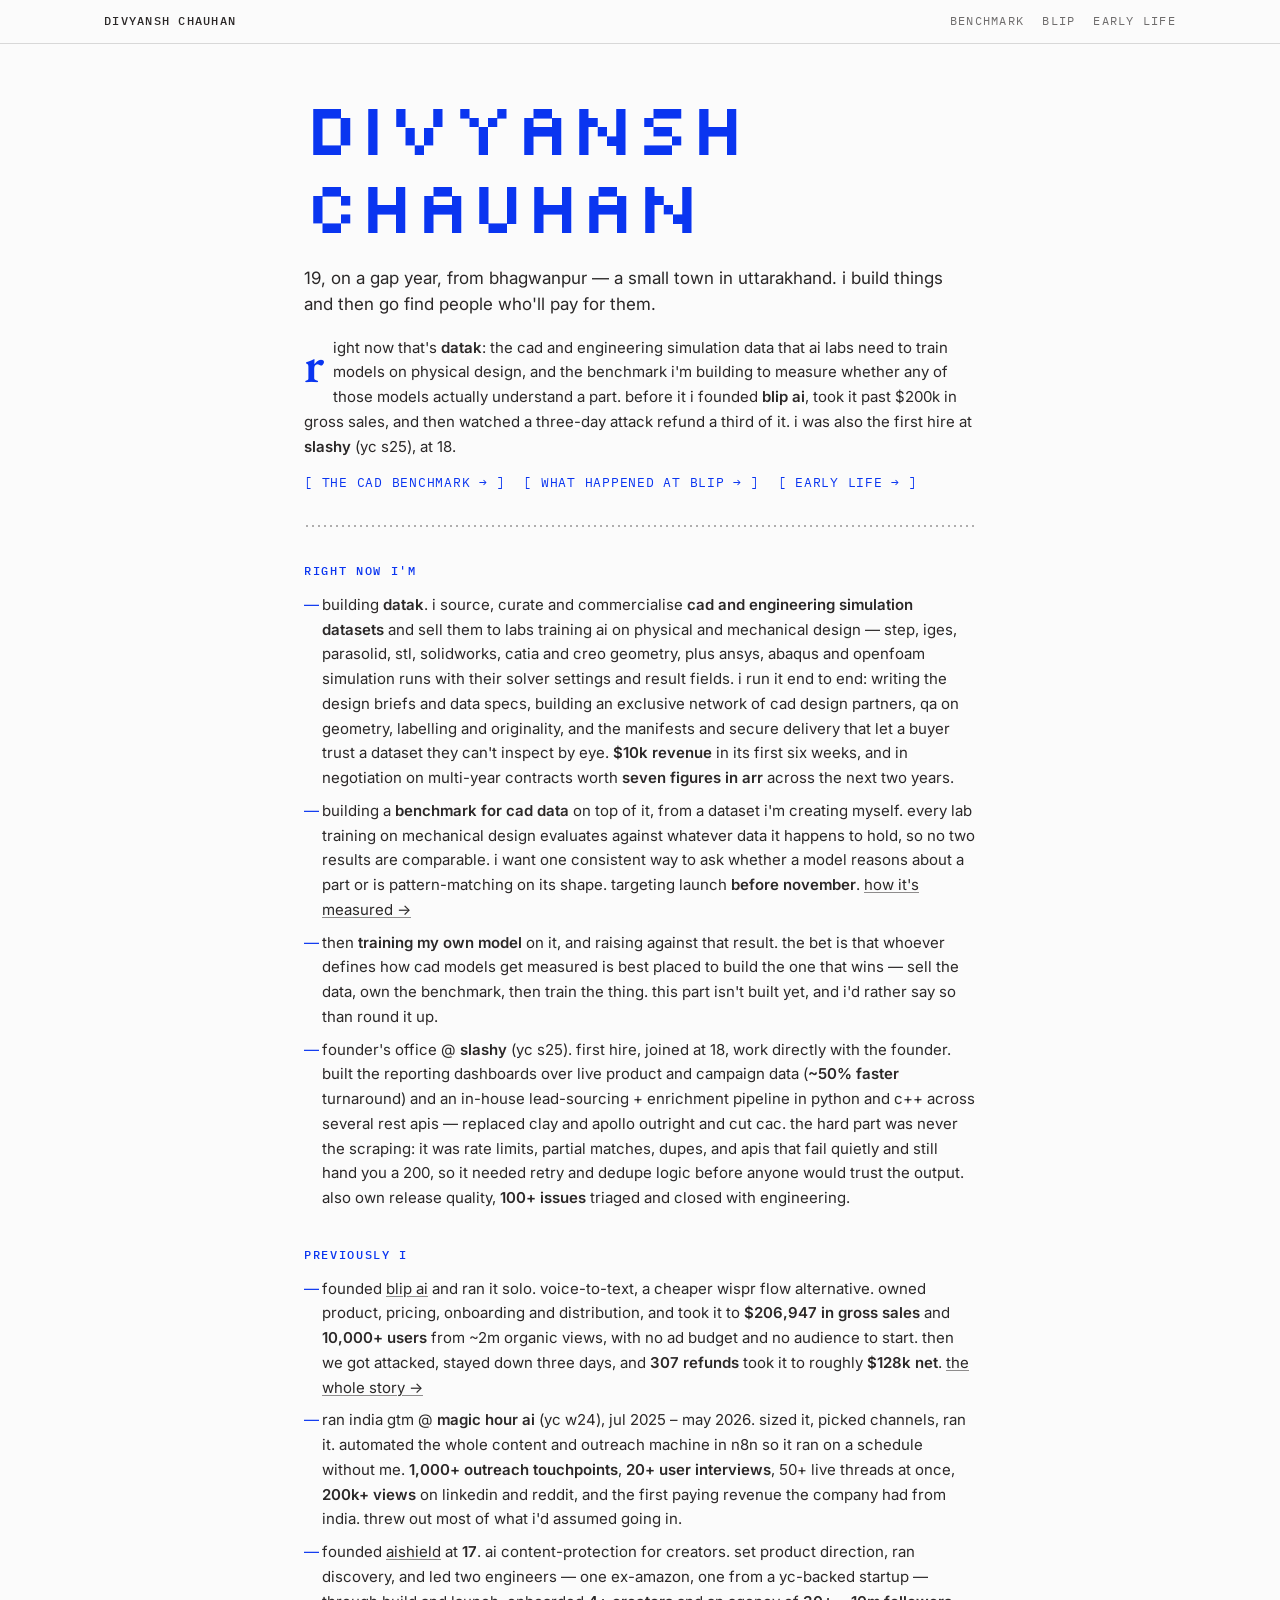
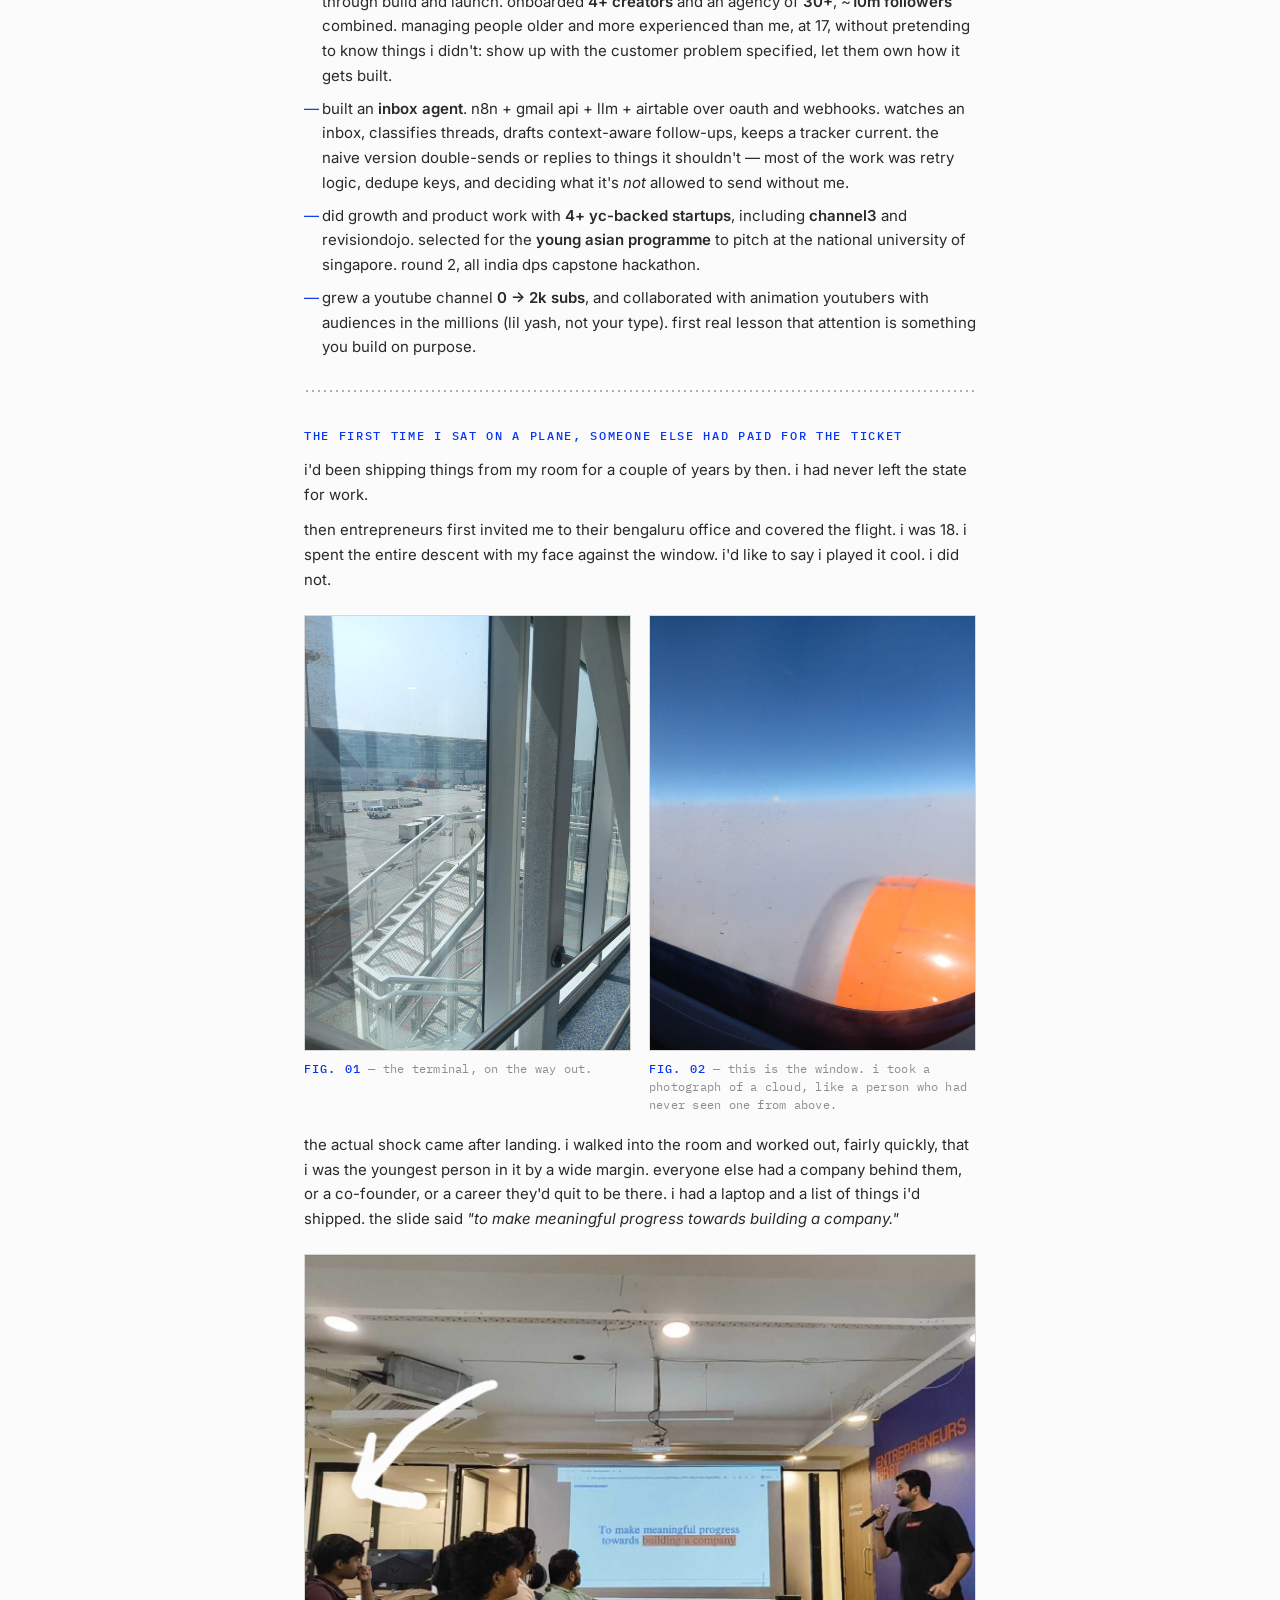
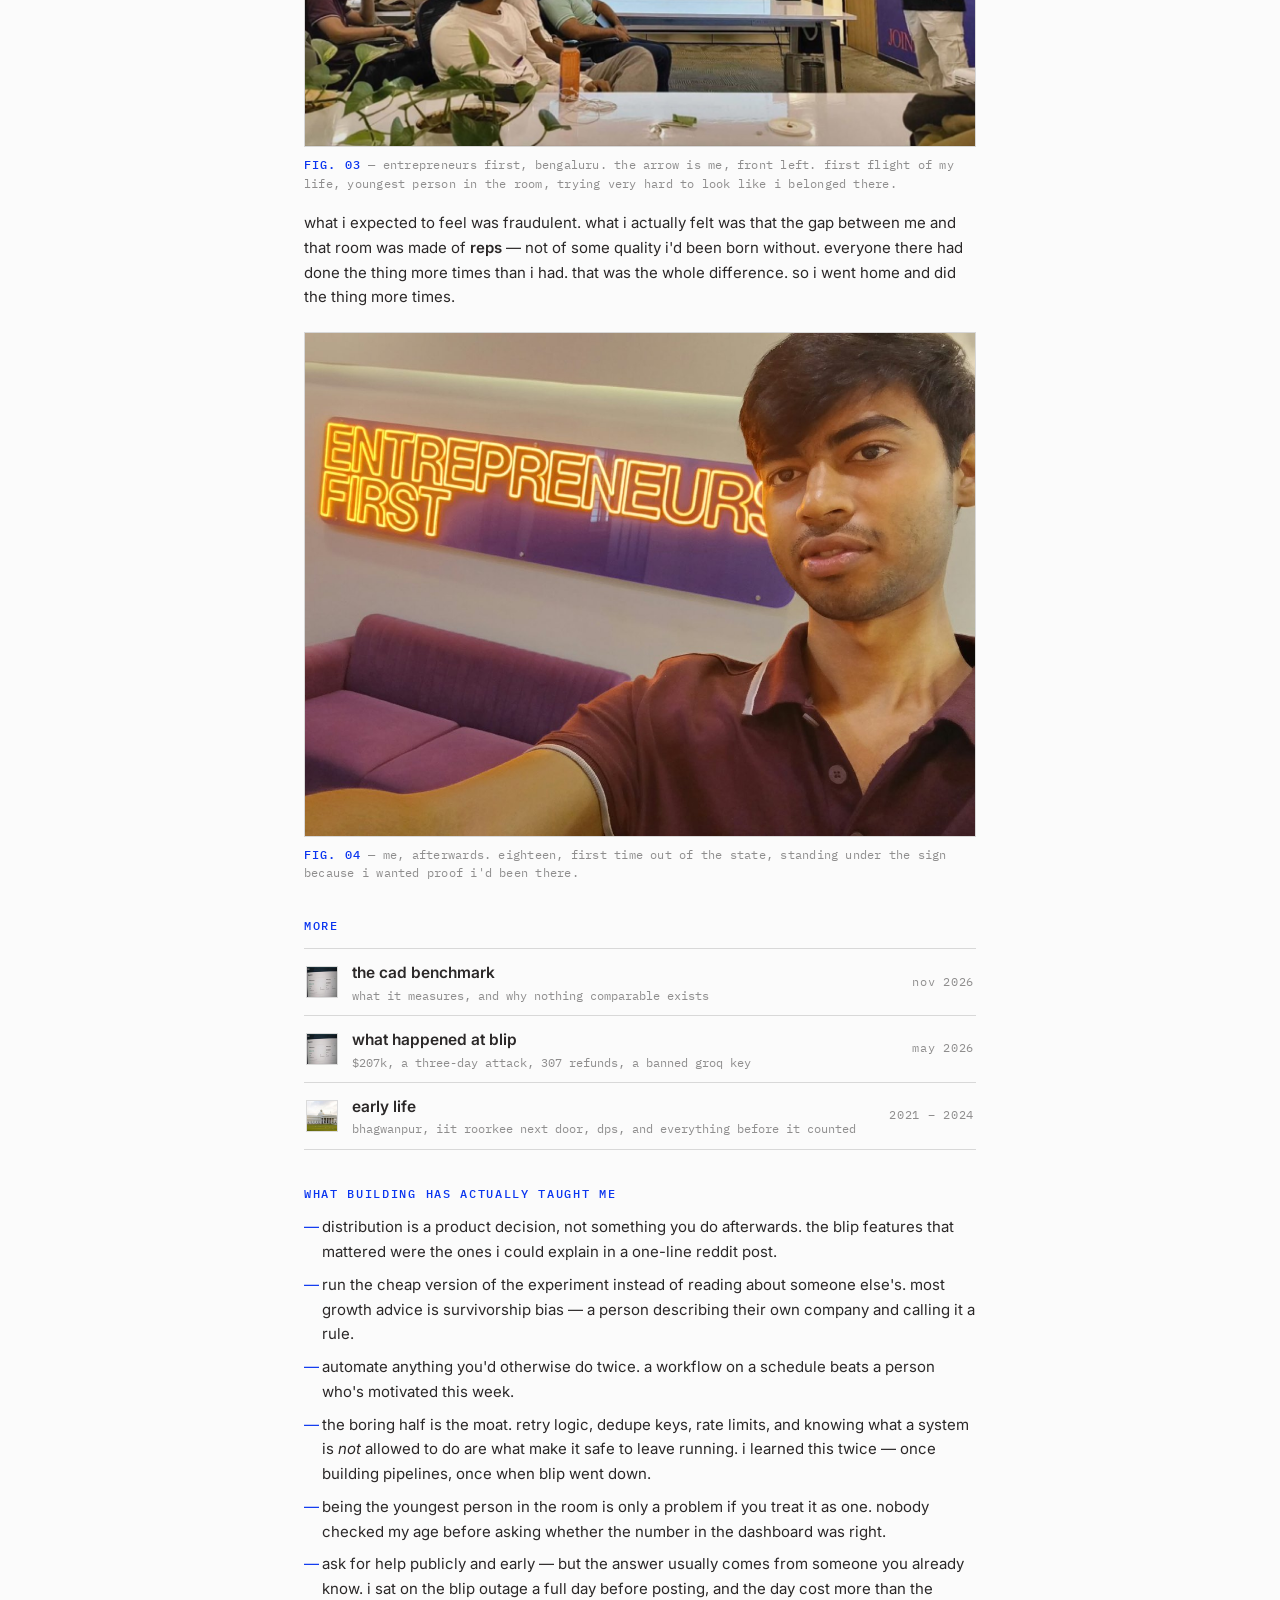
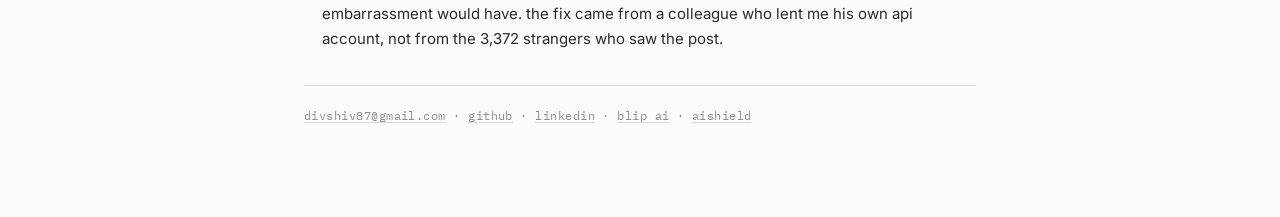
==== index.html @ ff75d608 "Temporarily remove Slush page and mentions Co-Authored-By: Claude Opus 5.5 <noreply@anthropic.com>" ====
<!doctype html>
<html lang="en">
<head>
<meta charset="utf-8">
<meta name="viewport" content="width=device-width, initial-scale=1">
<title>Divyansh Chauhan</title>
<meta name="description" content="divyansh chauhan — 19, on a gap year, from bhagwanpur, uttarakhand. building datak: cad data and the benchmark for ai that understands mechanical design.">
<link rel="canonical" href="https://divyanshchauhan.com/">
<meta property="og:type" content="website">
<meta property="og:url" content="https://divyanshchauhan.com/">
<meta property="og:title" content="Divyansh Chauhan">
<meta property="og:description" content="divyansh chauhan — 19, on a gap year, from bhagwanpur, uttarakhand. building datak: cad data and the benchmark for ai that understands mechanical design.">
<meta property="og:image" content="https://divyanshchauhan.com/img/ef-neon.jpg">
<meta name="twitter:card" content="summary_large_image">
<link rel="preconnect" href="https://fonts.googleapis.com">
<link rel="preconnect" href="https://fonts.gstatic.com" crossorigin>
<link rel="stylesheet" href="https://fonts.googleapis.com/css2?family=Inter:wght@400;500;600&family=EB+Garamond:wght@500;600&family=IBM+Plex+Mono:wght@400;500&family=Silkscreen&display=swap">
<link rel="stylesheet" href="style.css">
</head>
<body>

<div class="bar"><div class="in">
  <a class="who" href="index.html">Divyansh Chauhan</a>
  <nav>
    <a href="benchmark.html">Benchmark</a>
    <a href="blip.html">Blip</a>
    <a href="early.html">Early life</a>
  </nav>
</div></div>

<main>

<h1 class="big">Divyansh Chauhan</h1>

<p class="standfirst">19, on a gap year, from bhagwanpur — a small town in uttarakhand. i build things and then go find people who'll pay for them.</p>

<p class="dropcap">right now that's <strong>datak</strong>: the cad and engineering simulation data that ai labs need to train models on physical design, and the benchmark i'm building to measure whether any of those models actually understand a part. before it i founded <strong>blip ai</strong>, took it past $200k in gross sales, and then watched a three-day attack refund a third of it. i was also the first hire at <strong>slashy</strong> (yc s25), at 18.</p>

<p>
  <a class="brk" href="benchmark.html">the cad benchmark</a>
  <a class="brk" href="blip.html">what happened at blip</a>
  <a class="brk" href="early.html">early life</a>
</p>

<hr class="dots">

<h2>Right now i'm</h2>
<ul>
  <li>building <strong>datak</strong>. i source, curate and commercialise <strong>cad and engineering simulation datasets</strong> and sell them to labs training ai on physical and mechanical design — step, iges, parasolid, stl, solidworks, catia and creo geometry, plus ansys, abaqus and openfoam simulation runs with their solver settings and result fields. i run it end to end: writing the design briefs and data specs, building an exclusive network of cad design partners, qa on geometry, labelling and originality, and the manifests and secure delivery that let a buyer trust a dataset they can't inspect by eye. <strong>$10k revenue</strong> in its first six weeks, and in negotiation on multi-year contracts worth <strong>seven figures in arr</strong> across the next two years.</li>

  <li>building a <strong>benchmark for cad data</strong> on top of it, from a dataset i'm creating myself. every lab training on mechanical design evaluates against whatever data it happens to hold, so no two results are comparable. i want one consistent way to ask whether a model reasons about a part or is pattern-matching on its shape. targeting launch <strong>before november</strong>. <a href="benchmark.html">how it's measured →</a></li>

  <li>then <strong>training my own model</strong> on it, and raising against that result. the bet is that whoever defines how cad models get measured is best placed to build the one that wins — sell the data, own the benchmark, then train the thing. this part isn't built yet, and i'd rather say so than round it up.</li>

  <li>founder's office @ <strong>slashy</strong> (yc s25). first hire, joined at 18, work directly with the founder. built the reporting dashboards over live product and campaign data (<strong>~50% faster</strong> turnaround) and an in-house lead-sourcing + enrichment pipeline in python and c++ across several rest apis — replaced clay and apollo outright and cut cac. the hard part was never the scraping: it was rate limits, partial matches, dupes, and apis that fail quietly and still hand you a 200, so it needed retry and dedupe logic before anyone would trust the output. also own release quality, <strong>100+ issues</strong> triaged and closed with engineering.</li>

</ul>

<h2>Previously i</h2>
<ul>
  <li>founded <a href="https://www.blipai.app/" target="_blank" rel="noopener noreferrer">blip ai</a> and ran it solo. voice-to-text, a cheaper wispr flow alternative. owned product, pricing, onboarding and distribution, and took it to <strong>$206,947 in gross sales</strong> and <strong>10,000+ users</strong> from ~2m organic views, with no ad budget and no audience to start. then we got attacked, stayed down three days, and <strong>307 refunds</strong> took it to roughly <strong>$128k net</strong>. <a href="blip.html">the whole story →</a></li>

  <li>ran india gtm @ <strong>magic hour ai</strong> (yc w24), jul 2025 – may 2026. sized it, picked channels, ran it. automated the whole content and outreach machine in n8n so it ran on a schedule without me. <strong>1,000+ outreach touchpoints</strong>, <strong>20+ user interviews</strong>, 50+ live threads at once, <strong>200k+ views</strong> on linkedin and reddit, and the first paying revenue the company had from india. threw out most of what i'd assumed going in.</li>

  <li>founded <a href="https://www.aishield.software/" target="_blank" rel="noopener noreferrer">aishield</a> at <strong>17</strong>. ai content-protection for creators. set product direction, ran discovery, and led two engineers — one ex-amazon, one from a yc-backed startup — through build and launch. onboarded <strong>4+ creators</strong> and an agency of <strong>30+</strong>, ~<strong>10m followers</strong> combined. managing people older and more experienced than me, at 17, without pretending to know things i didn't: show up with the customer problem specified, let them own how it gets built.</li>

  <li>built an <strong>inbox agent</strong>. n8n + gmail api + llm + airtable over oauth and webhooks. watches an inbox, classifies threads, drafts context-aware follow-ups, keeps a tracker current. the naive version double-sends or replies to things it shouldn't — most of the work was retry logic, dedupe keys, and deciding what it's <em>not</em> allowed to send without me.</li>

  <li>did growth and product work with <strong>4+ yc-backed startups</strong>, including <strong>channel3</strong> and revisiondojo. selected for the <strong>young asian programme</strong> to pitch at the national university of singapore. round 2, all india dps capstone hackathon.</li>

  <li>grew a youtube channel <strong>0 → 2k subs</strong>, and collaborated with animation youtubers with audiences in the millions (lil yash, not your type). first real lesson that attention is something you build on purpose.</li>
</ul>

<hr class="dots">

<h2>The first time i sat on a plane, someone else had paid for the ticket</h2>

<p>i'd been shipping things from my room for a couple of years by then. i had never left the state for work.</p>

<p>then entrepreneurs first invited me to their bengaluru office and covered the flight. i was 18. i spent the entire descent with my face against the window. i'd like to say i played it cool. i did not.</p>

<div class="grid2">
  <figure>
    <img src="img/terminal.jpg" width="1200" height="1600"
         alt="View through an airport terminal window onto the tarmac: jet bridge stairs, service vehicles and baggage containers outside a glass terminal building.">
    <figcaption><b>Fig. 01</b> — the terminal, on the way out.</figcaption>
  </figure>
  <figure>
    <img src="img/plane-window.jpg" width="1200" height="1600"
         alt="View from an aircraft window at altitude: deep blue sky above a flat white cloud layer, with the orange engine cowling visible below.">
    <figcaption><b>Fig. 02</b> — this is the window. i took a photograph of a cloud, like a person who had never seen one from above.</figcaption>
  </figure>
</div>

<p>the actual shock came after landing. i walked into the room and worked out, fairly quickly, that i was the youngest person in it by a wide margin. everyone else had a company behind them, or a co-founder, or a career they'd quit to be there. i had a laptop and a list of things i'd shipped. the slide said <em>"to make meaningful progress towards building a company."</em></p>

<figure>
  <img src="img/ef-bengaluru.jpg" width="1400" height="1027"
       alt="A talk at the Entrepreneurs First office in Bengaluru. A slide reads 'To make meaningful progress towards building a company.' A white arrow points to Divyansh, seated at the far left of the room.">
  <figcaption><b>Fig. 03</b> — entrepreneurs first, bengaluru. the arrow is me, front left. first flight of my life, youngest person in the room, trying very hard to look like i belonged there.</figcaption>
</figure>

<p>what i expected to feel was fraudulent. what i actually felt was that the gap between me and that room was made of <strong>reps</strong> — not of some quality i'd been born without. everyone there had done the thing more times than i had. that was the whole difference. so i went home and did the thing more times.</p>

<figure>
  <img src="img/ef-neon.jpg" width="1200" height="900"
       alt="Divyansh Chauhan taking a selfie in front of a glowing orange neon sign reading Entrepreneurs First, mounted on a purple panel above a purple sofa.">
  <figcaption><b>Fig. 04</b> — me, afterwards. eighteen, first time out of the state, standing under the sign because i wanted proof i'd been there.</figcaption>
</figure>


<h2>More</h2>
<div class="rows">
  <a href="benchmark.html">
    <img src="img/thumb-blip.jpg" alt="">
    <span class="t"><b>the cad benchmark</b><span>what it measures, and why nothing comparable exists</span></span>
    <span class="when">nov 2026</span>
  </a>
  <a href="blip.html">
    <img src="img/thumb-blip.jpg" alt="">
    <span class="t"><b>what happened at blip</b><span>$207k, a three-day attack, 307 refunds, a banned groq key</span></span>
    <span class="when">may 2026</span>
  </a>
  <a href="early.html">
    <img src="img/thumb-early.jpg" alt="">
    <span class="t"><b>early life</b><span>bhagwanpur, iit roorkee next door, dps, and everything before it counted</span></span>
    <span class="when">2021 – 2024</span>
  </a>
</div>

<h2>What building has actually taught me</h2>
<ul>
  <li>distribution is a product decision, not something you do afterwards. the blip features that mattered were the ones i could explain in a one-line reddit post.</li>
  <li>run the cheap version of the experiment instead of reading about someone else's. most growth advice is survivorship bias — a person describing their own company and calling it a rule.</li>
  <li>automate anything you'd otherwise do twice. a workflow on a schedule beats a person who's motivated this week.</li>
  <li>the boring half is the moat. retry logic, dedupe keys, rate limits, and knowing what a system is <em>not</em> allowed to do are what make it safe to leave running. i learned this twice — once building pipelines, once when blip went down.</li>
  <li>being the youngest person in the room is only a problem if you treat it as one. nobody checked my age before asking whether the number in the dashboard was right.</li>
  <li>ask for help publicly and early — but the answer usually comes from someone you already know. i sat on the blip outage a full day before posting, and the day cost more than the embarrassment would have. the fix came from a colleague who lent me his own api account, not from the 3,372 strangers who saw the post.</li>
</ul>

<footer>
  <a href="mailto:divshiv87@gmail.com">divshiv87@gmail.com</a> ·
  <a href="https://github.com/Duvch" target="_blank" rel="noopener noreferrer">github</a> ·
  <a href="https://www.linkedin.com/in/divyansh-chauhan-733387225/" target="_blank" rel="noopener noreferrer">linkedin</a> ·
  <a href="https://www.blipai.app/" target="_blank" rel="noopener noreferrer">blip ai</a> ·
  <a href="https://www.aishield.software/" target="_blank" rel="noopener noreferrer">aishield</a>
</footer>

</main>
</body>
</html>
---- style.css ----
:root{
  color-scheme: light;
  --bg:#FBFBFB;
  --ink:#2B2828;
  --ink-60:rgba(43,40,40,.68);
  --ink-45:rgba(43,40,40,.52);
  --grey:#808080;
  --blue:#0A35F0;
  --rule:rgba(0,0,0,.14);
  --sans:Inter, -apple-system, system-ui, 'Segoe UI', sans-serif;
  --serif:'EB Garamond', Georgia, 'Times New Roman', serif;
  --mono:'IBM Plex Mono', ui-monospace, 'SF Mono', Menlo, monospace;
  --pixel:'Silkscreen', 'IBM Plex Mono', monospace;
}
*{box-sizing:border-box}
html{background:var(--bg)}
body{
  margin:0; background:var(--bg); color:var(--ink);
  font-family:var(--sans); font-size:15px; line-height:1.65;
  -webkit-font-smoothing:antialiased;
}

/* masthead bar */
.bar{border-bottom:1px solid var(--rule); background:var(--bg)}
.bar .in{
  max-width:1120px; margin:0 auto; padding:12px 24px;
  display:flex; align-items:center; justify-content:space-between; gap:16px;
  font-family:var(--mono); font-size:11.5px; letter-spacing:.11em; text-transform:uppercase;
}
.bar .who{color:var(--ink); text-decoration:none; font-weight:500}
.bar nav{display:flex; gap:18px; flex-wrap:wrap}
.bar nav a{color:var(--ink-60); text-decoration:none}
.bar nav a:hover, .bar nav a[aria-current]{color:var(--blue)}

main{max-width:720px; margin:0 auto; padding:44px 24px 90px}
.wide{max-width:1000px}

p{margin:0 0 11px}
strong{font-weight:600}
em{font-style:italic}

a{color:var(--ink); text-decoration:underline; text-decoration-color:var(--ink-45); text-underline-offset:2px}
a:hover{color:var(--blue); text-decoration-color:var(--blue)}
a:focus-visible{outline:2px solid var(--blue); outline-offset:2px}

/* display */
h1.big{
  font-family:var(--pixel); font-weight:400; color:var(--blue);
  font-size:clamp(34px,7.4vw,74px); line-height:1.06; letter-spacing:-.01em;
  margin:0 0 20px; text-transform:uppercase; text-wrap:balance;
}
h2{
  font-family:var(--mono); font-weight:500; font-size:12px;
  letter-spacing:.14em; text-transform:uppercase; color:var(--blue);
  margin:34px 0 12px;
}
h3{font-family:var(--sans); font-size:17px; font-weight:600; margin:24px 0 8px}

.standfirst{font-family:var(--sans); font-size:17px; line-height:1.55; color:var(--ink); margin-bottom:18px}
.dropcap::first-letter{
  float:left; font-size:52px; line-height:.9; padding:5px 9px 0 0;
  font-family:var(--serif); font-weight:600; color:var(--blue);
}

/* dotted rule, as on the reference */
.dots{height:6px; margin:26px 0; border:0;
  background-image:radial-gradient(var(--ink-45) 1px, transparent 1px);
  background-size:6px 6px; background-position:0 2px; background-repeat:repeat-x; opacity:.7}
hr{border:0; border-top:1px solid var(--rule); margin:30px 0}

ul{list-style:none; margin:0 0 13px; padding:0}
li{margin-bottom:8px; padding-left:18px; position:relative}
li::before{content:"—"; position:absolute; left:0; top:0; color:var(--blue)}

/* bracketed links */
.brk{font-family:var(--mono); font-size:12.5px; letter-spacing:.06em; text-transform:uppercase;
  color:var(--blue); text-decoration:none; display:inline-block; margin:2px 14px 2px 0}
.brk:hover{color:var(--ink); text-decoration:none}
.brk::before{content:"[ "} .brk::after{content:" → ]"}

/* clickable rows */
.rows{margin:6px 0 16px; border-top:1px solid var(--rule)}
.rows a{
  display:flex; align-items:center; gap:14px; padding:11px 2px;
  border-bottom:1px solid var(--rule); text-decoration:none; color:var(--ink);
}
.rows a:hover{background:rgba(10,53,240,.05)}
.rows a:hover .t b{color:var(--blue)}
.rows img{width:32px; height:32px; flex:none; object-fit:cover; border:1px solid var(--rule); background:#fff}
.rows .t{flex:1; min-width:0}
.rows .t b{display:block; font-weight:600; font-size:15.5px; font-family:var(--sans)}
.rows .t span{display:block; font-family:var(--mono); font-size:11.5px; color:var(--ink-45); line-height:1.5; margin-top:1px}
.rows .when{flex:none; font-family:var(--mono); font-size:11.5px; color:var(--ink-45);
  text-align:right; font-variant-numeric:tabular-nums; white-space:nowrap; letter-spacing:.06em}
@media (max-width:480px){ .rows .when{display:none} }

/* figures */
figure{margin:22px 0 18px}
figure img{display:block; width:100%; height:auto; border:1px solid var(--rule)}
figcaption{
  margin-top:9px; font-family:var(--mono); font-size:11.5px; line-height:1.6;
  color:var(--ink-45); letter-spacing:.02em;
}
figcaption b{color:var(--blue); font-weight:500; letter-spacing:.1em; text-transform:uppercase}

/* data panel (leaderboard frame) */
.panel{border:1px solid var(--blue); padding:16px 18px; margin:18px 0; background:#fff}
.panel .phead{
  display:flex; justify-content:space-between; gap:12px; flex-wrap:wrap;
  font-family:var(--mono); font-size:11px; letter-spacing:.14em; text-transform:uppercase;
  color:var(--blue); border-bottom:1px solid var(--rule); padding-bottom:9px; margin-bottom:11px;
}
table{width:100%; border-collapse:collapse; font-family:var(--mono); font-size:12.5px}
table th{
  text-align:left; font-weight:500; color:var(--ink-45); letter-spacing:.1em;
  text-transform:uppercase; font-size:10.5px; padding:0 8px 8px 0; border-bottom:1px solid var(--rule);
}
table td{padding:8px 8px 8px 0; border-bottom:1px solid var(--rule); vertical-align:top}
table td:last-child, table th:last-child{text-align:right; padding-right:0}
table .rank{color:var(--ink-45); width:30px}
.pending{color:var(--ink-45); font-style:italic}
.tablewrap{overflow-x:auto}

.note{
  border-left:2px solid var(--blue); padding:10px 0 10px 15px; margin:16px 0;
  font-family:var(--mono); font-size:12.5px; line-height:1.65; color:var(--ink-60);
}

.stat{
  display:flex; flex-wrap:wrap; gap:0; border-top:1px solid var(--rule); margin:18px 0;
}
.stat div{flex:1 1 140px; border-bottom:1px solid var(--rule); padding:12px 14px 12px 0}
.stat b{display:block; font-family:var(--mono); font-size:21px; font-weight:500; color:var(--blue); font-variant-numeric:tabular-nums}
.stat span{display:block; font-family:var(--mono); font-size:10.5px; letter-spacing:.1em; text-transform:uppercase; color:var(--ink-45); margin-top:4px}

.backlink{font-family:var(--mono); font-size:11.5px; letter-spacing:.1em; text-transform:uppercase; margin-bottom:22px}
.backlink a{color:var(--ink-45); text-decoration:none}
.backlink a:hover{color:var(--blue)}

footer{margin-top:34px; padding-top:18px; border-top:1px solid var(--rule);
  font-family:var(--mono); font-size:11.5px; letter-spacing:.04em; color:var(--ink-45); line-height:2}
footer a{color:var(--ink-45); text-decoration-color:var(--rule)}
footer a:hover{color:var(--blue)}

::selection{background:rgba(10,53,240,.18)}
@media (prefers-reduced-motion:reduce){*{animation:none!important;transition:none!important}}

/* two-up photo grid */
.grid2{display:grid; grid-template-columns:1fr 1fr; gap:16px 18px; margin:22px 0 18px; align-items:start}
.grid2 figure{margin:0; display:flex; flex-direction:column; min-width:0}
.grid2 img{width:100%; height:auto; aspect-ratio:3/4; object-fit:cover}
.grid2 figcaption{margin-top:9px}
@media (max-width:560px){ .grid2{grid-template-columns:1fr} .grid2 img{aspect-ratio:4/3} }
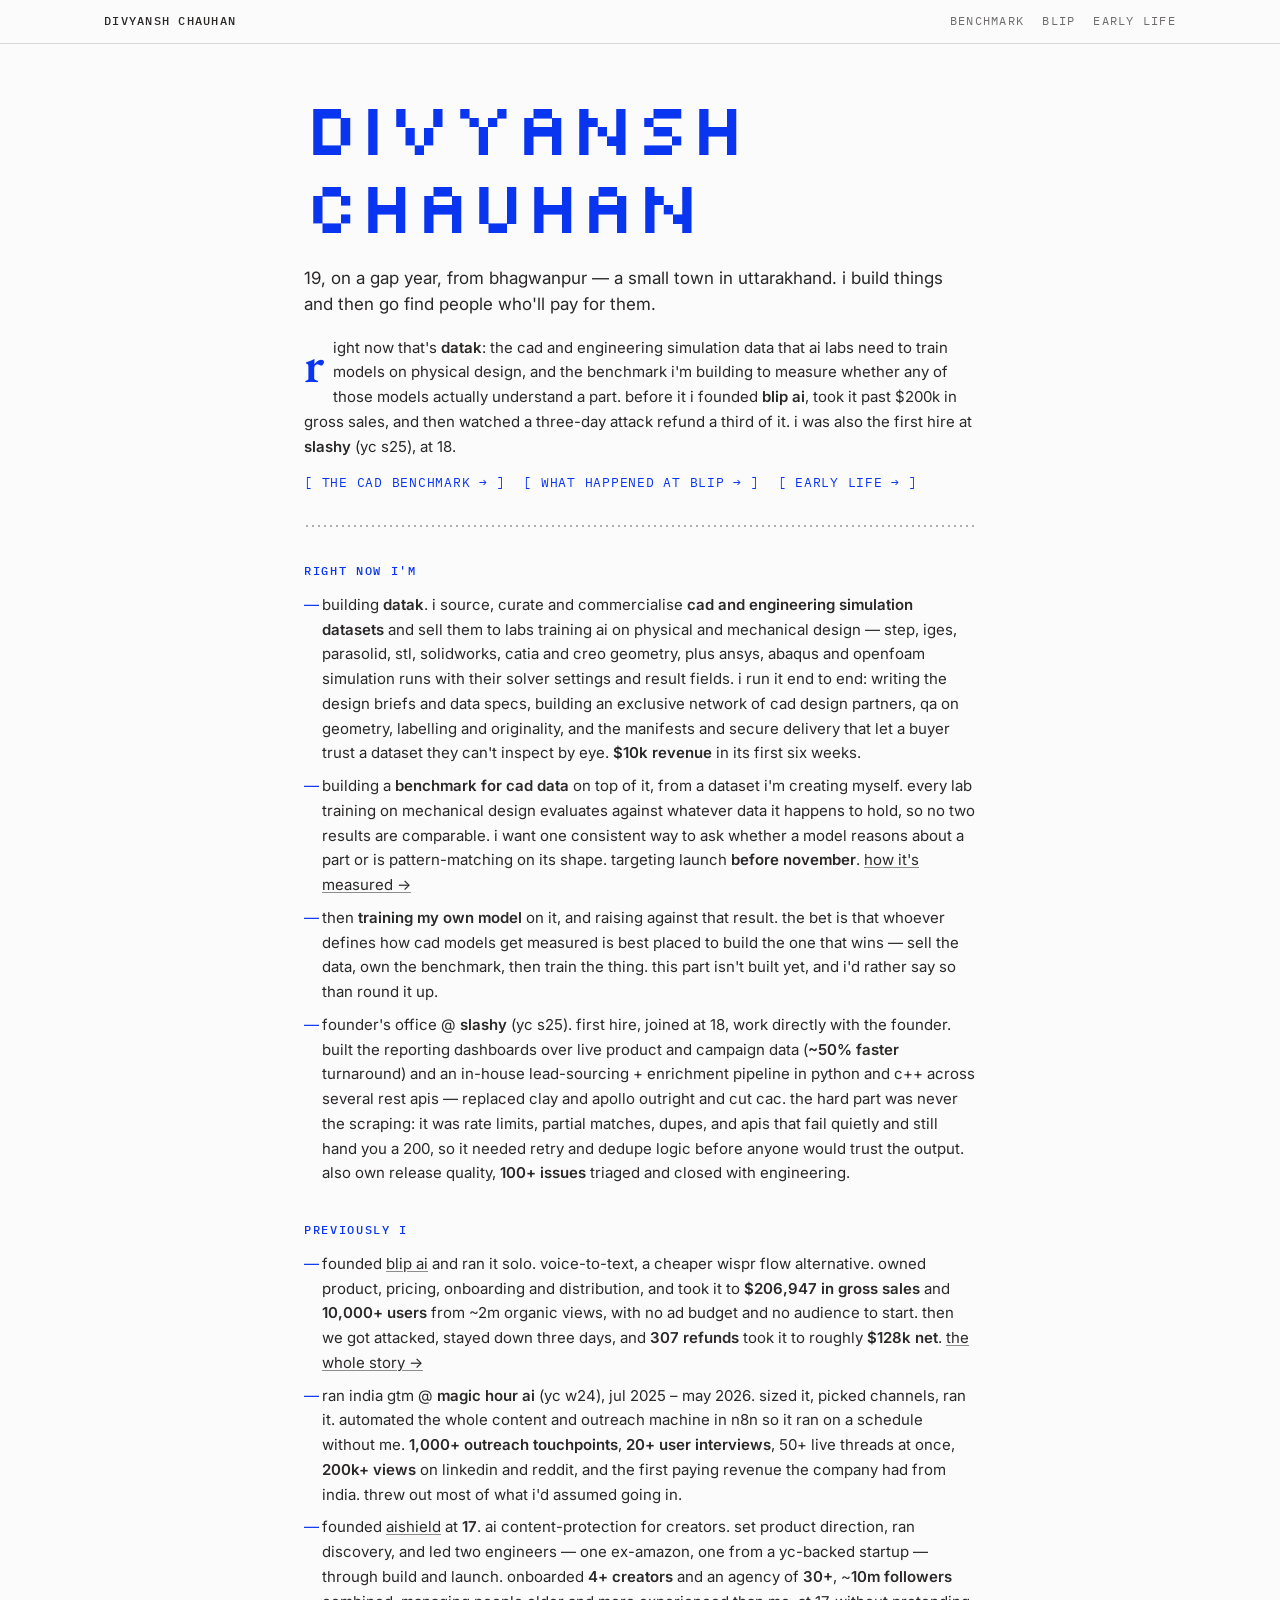
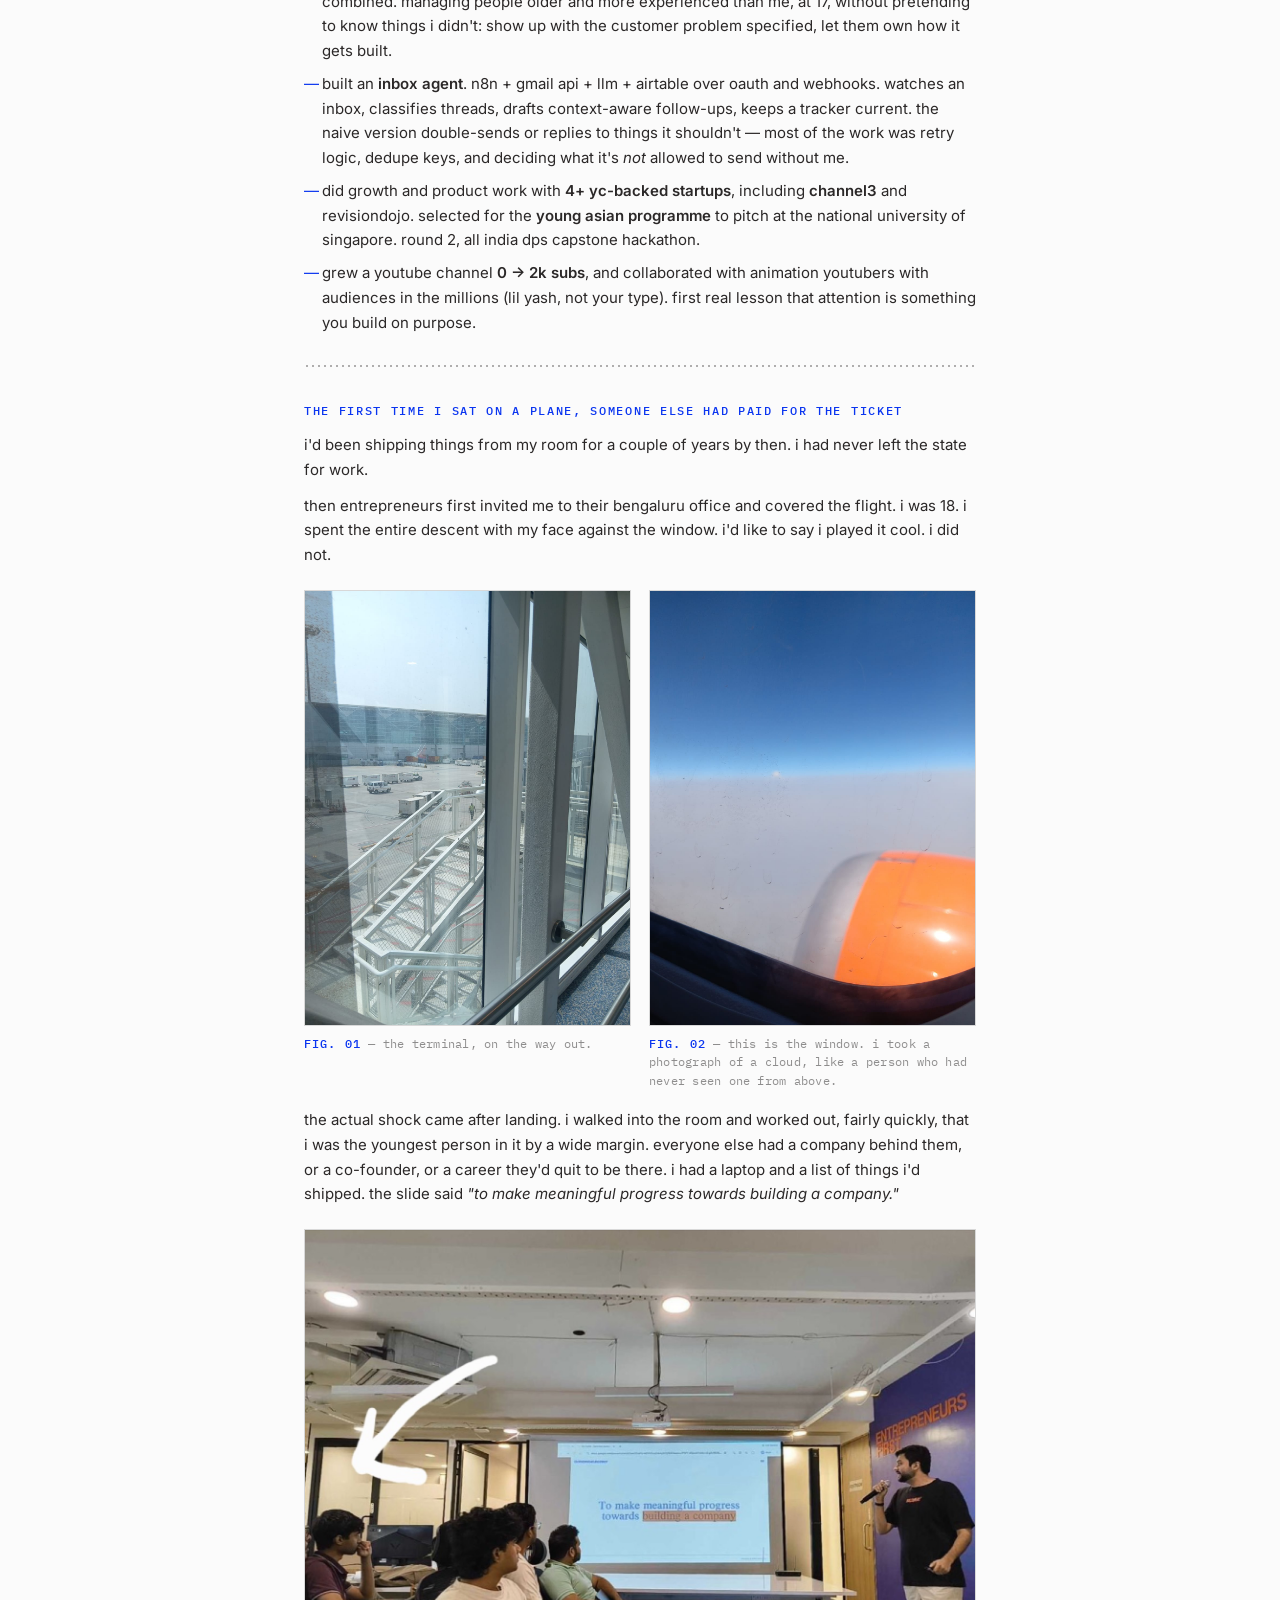
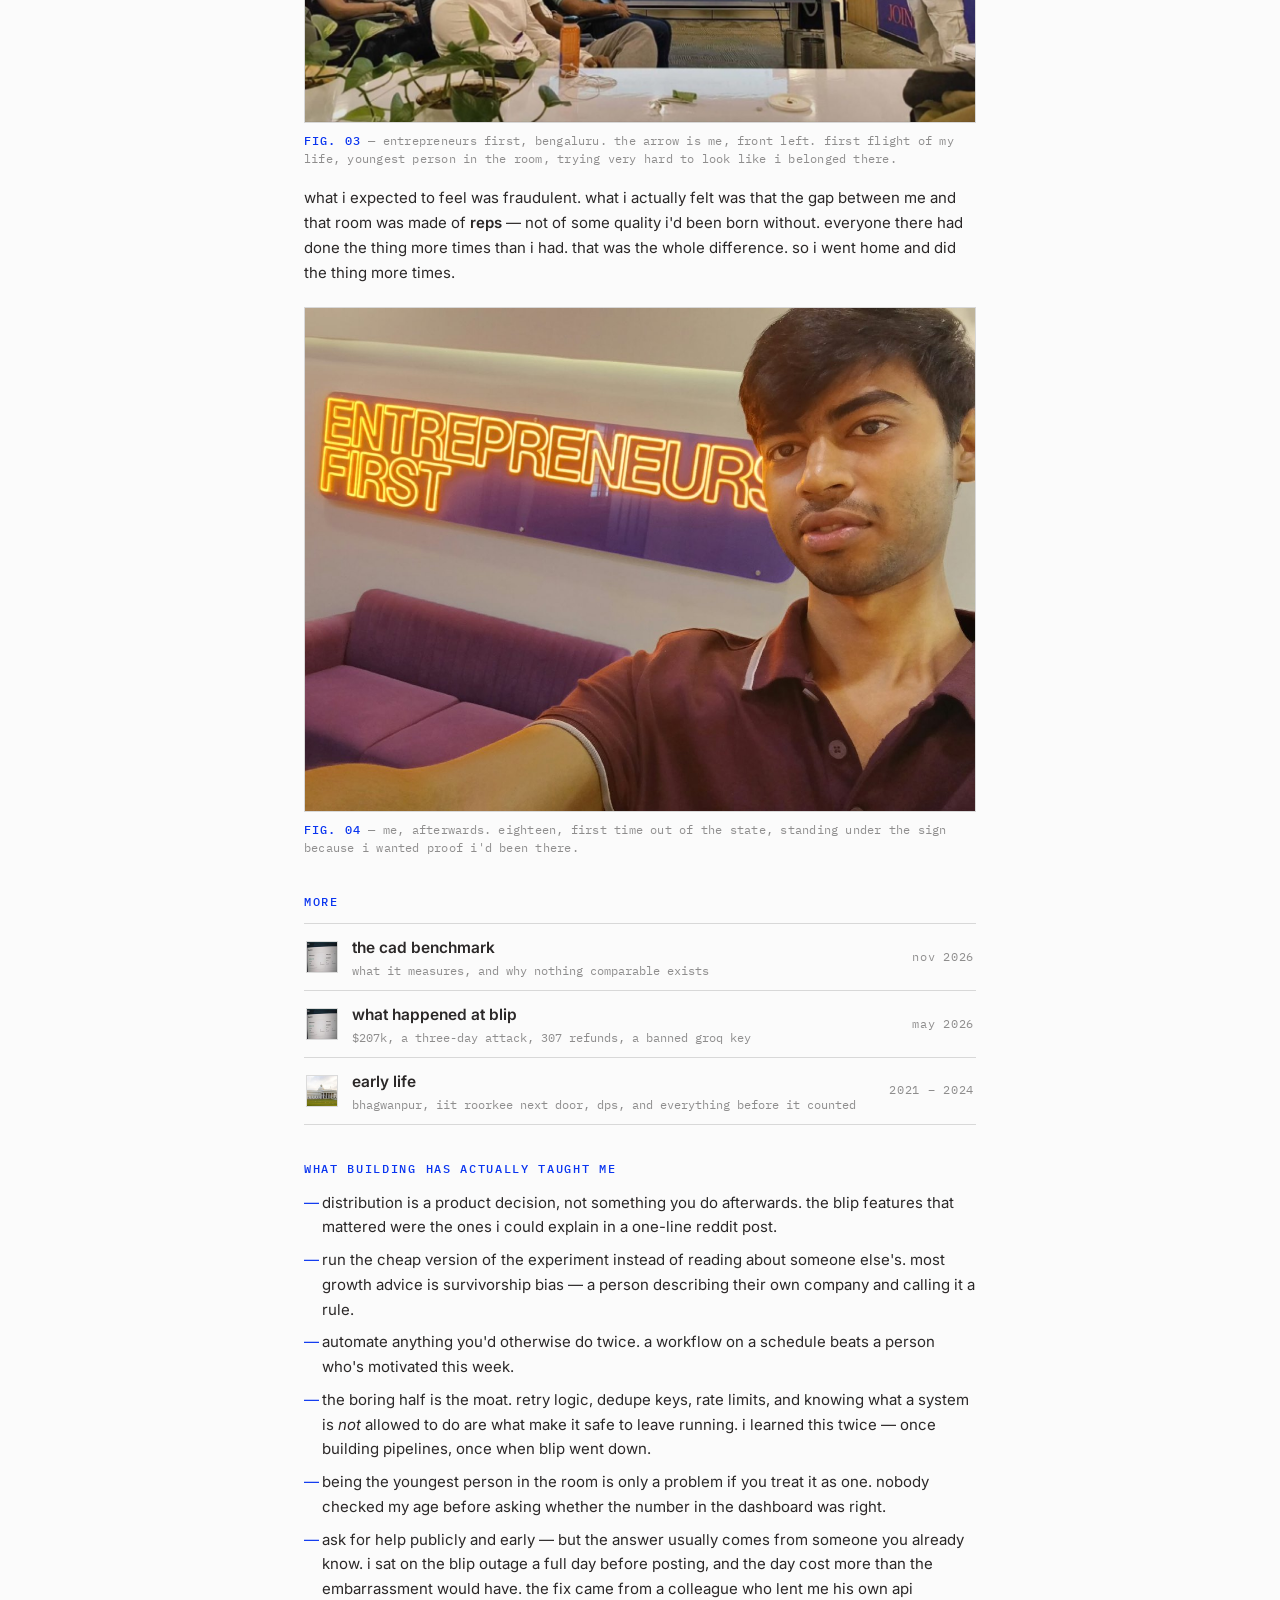
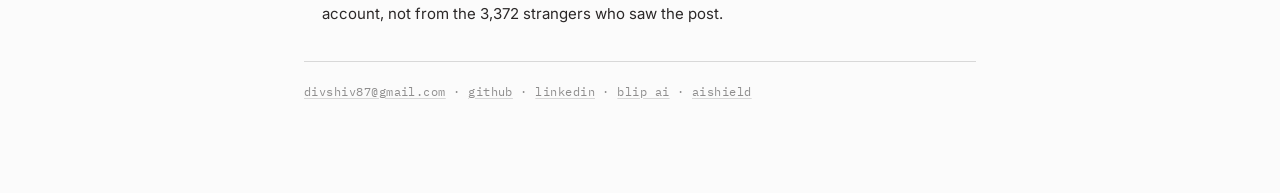
==== commit d02c9e42: "Remove ARR negotiation line and 'not throttled, not rate-limited' phrasing Co-Authored-By: Claude Op" ====
--- a/index.html
+++ b/index.html
@@ -46,7 +46,7 @@
 
 <h2>Right now i'm</h2>
 <ul>
-  <li>building <strong>datak</strong>. i source, curate and commercialise <strong>cad and engineering simulation datasets</strong> and sell them to labs training ai on physical and mechanical design — step, iges, parasolid, stl, solidworks, catia and creo geometry, plus ansys, abaqus and openfoam simulation runs with their solver settings and result fields. i run it end to end: writing the design briefs and data specs, building an exclusive network of cad design partners, qa on geometry, labelling and originality, and the manifests and secure delivery that let a buyer trust a dataset they can't inspect by eye. <strong>$10k revenue</strong> in its first six weeks, and in negotiation on multi-year contracts worth <strong>seven figures in arr</strong> across the next two years.</li>
+  <li>building <strong>datak</strong>. i source, curate and commercialise <strong>cad and engineering simulation datasets</strong> and sell them to labs training ai on physical and mechanical design — step, iges, parasolid, stl, solidworks, catia and creo geometry, plus ansys, abaqus and openfoam simulation runs with their solver settings and result fields. i run it end to end: writing the design briefs and data specs, building an exclusive network of cad design partners, qa on geometry, labelling and originality, and the manifests and secure delivery that let a buyer trust a dataset they can't inspect by eye. <strong>$10k revenue</strong> in its first six weeks.</li>
 
   <li>building a <strong>benchmark for cad data</strong> on top of it, from a dataset i'm creating myself. every lab training on mechanical design evaluates against whatever data it happens to hold, so no two results are comparable. i want one consistent way to ask whether a model reasons about a part or is pattern-matching on its shape. targeting launch <strong>before november</strong>. <a href="benchmark.html">how it's measured →</a></li>
 
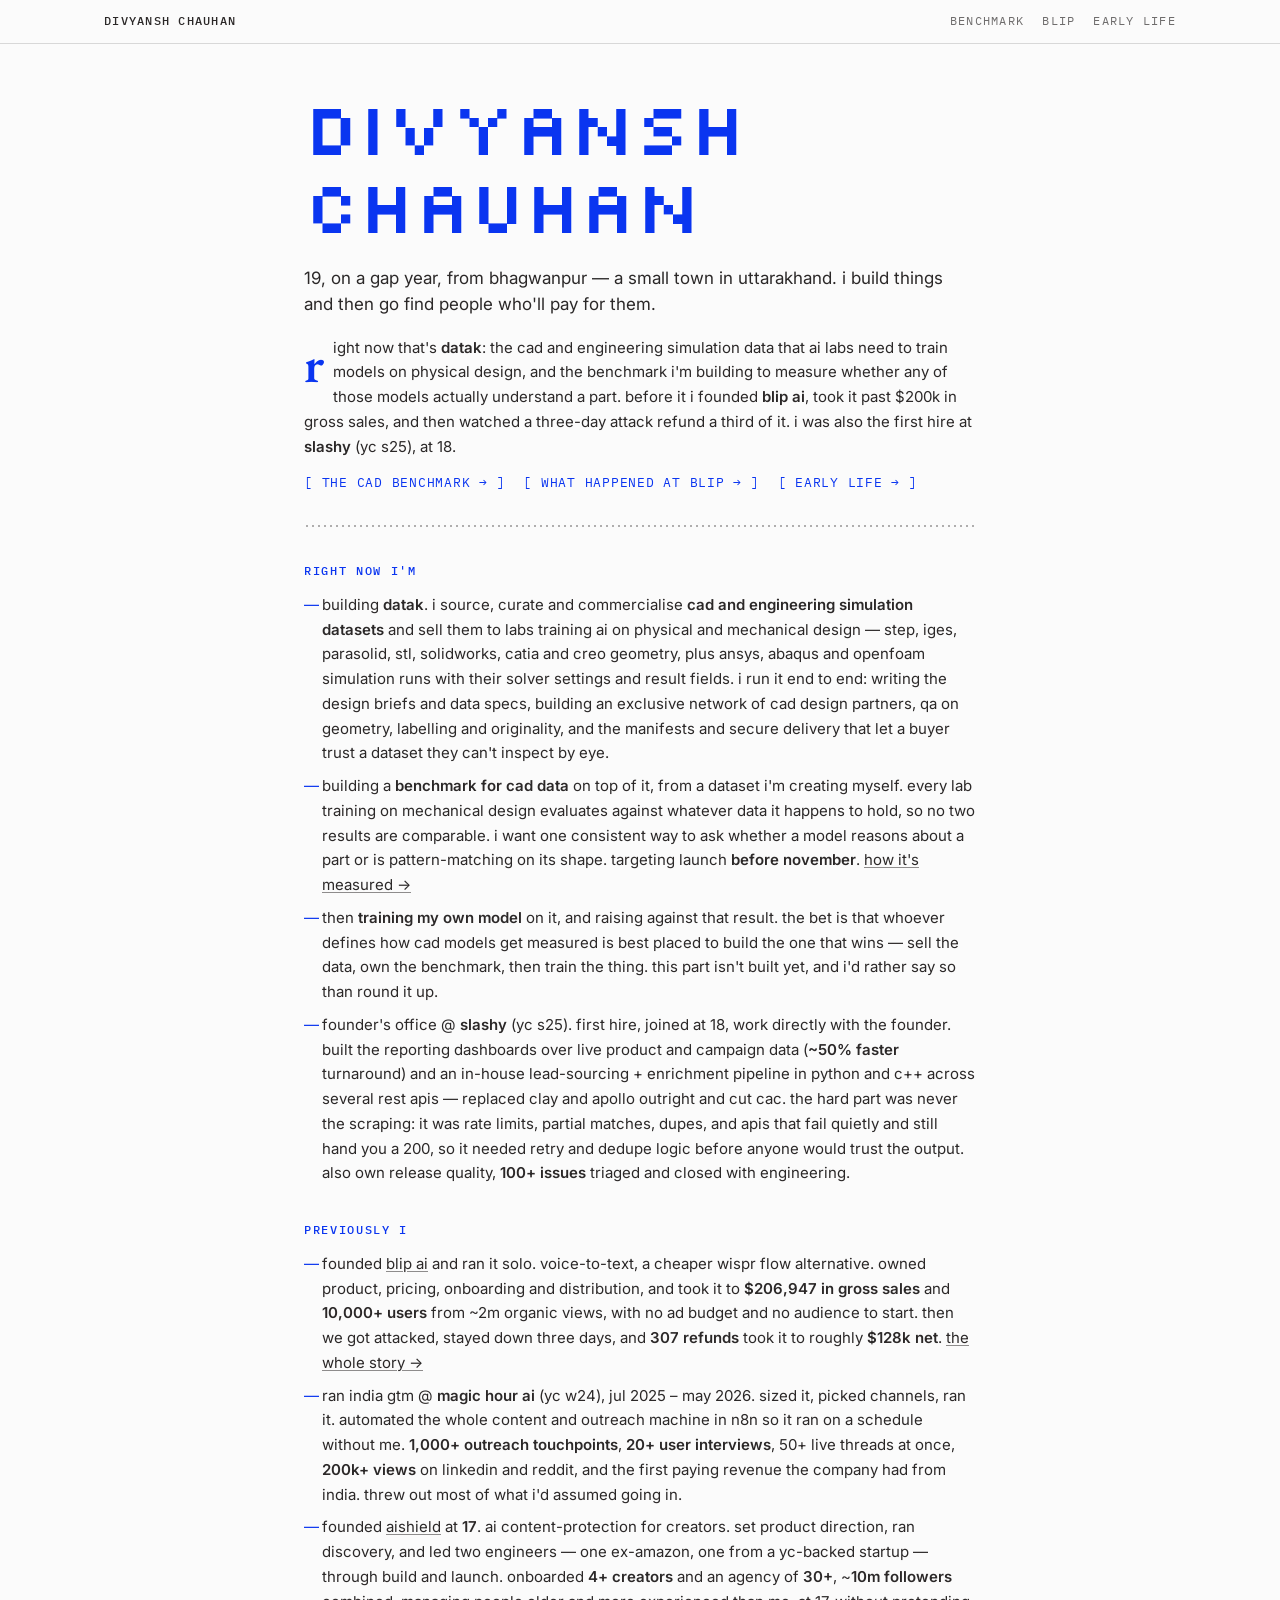
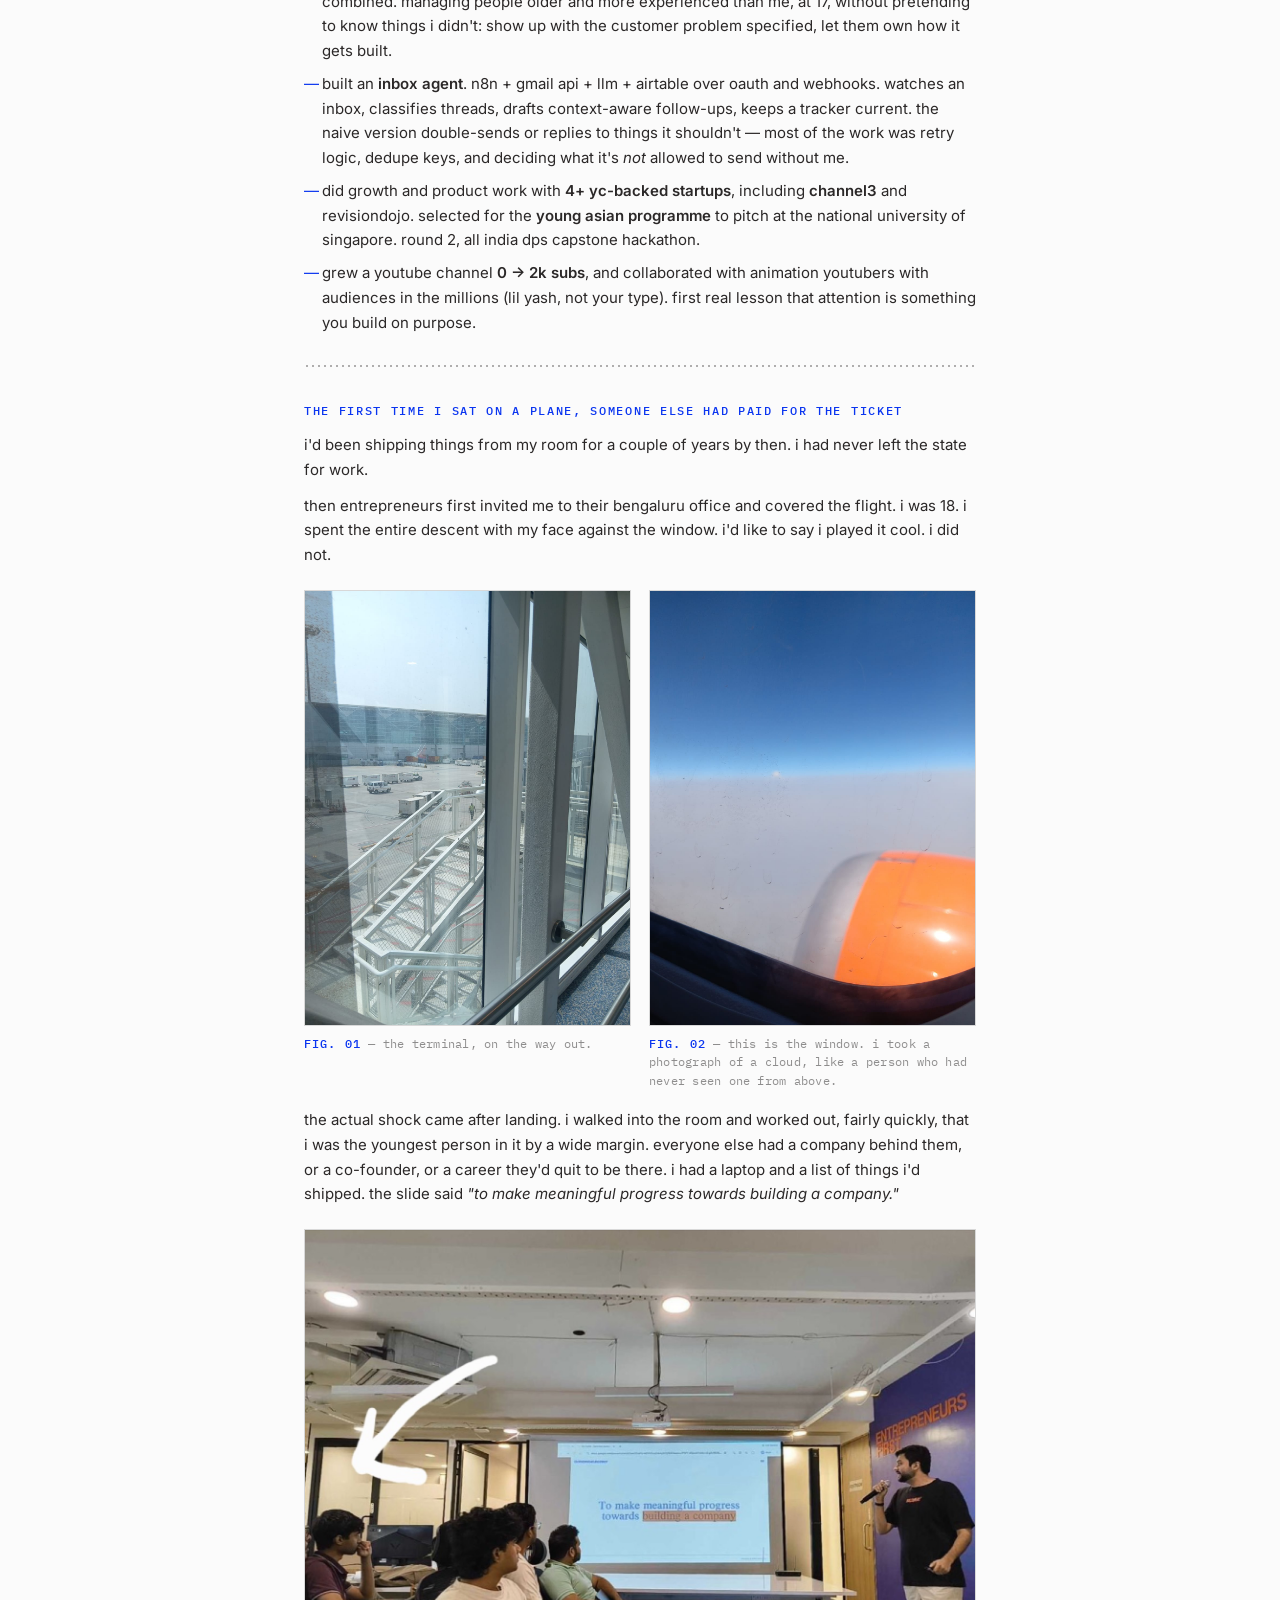
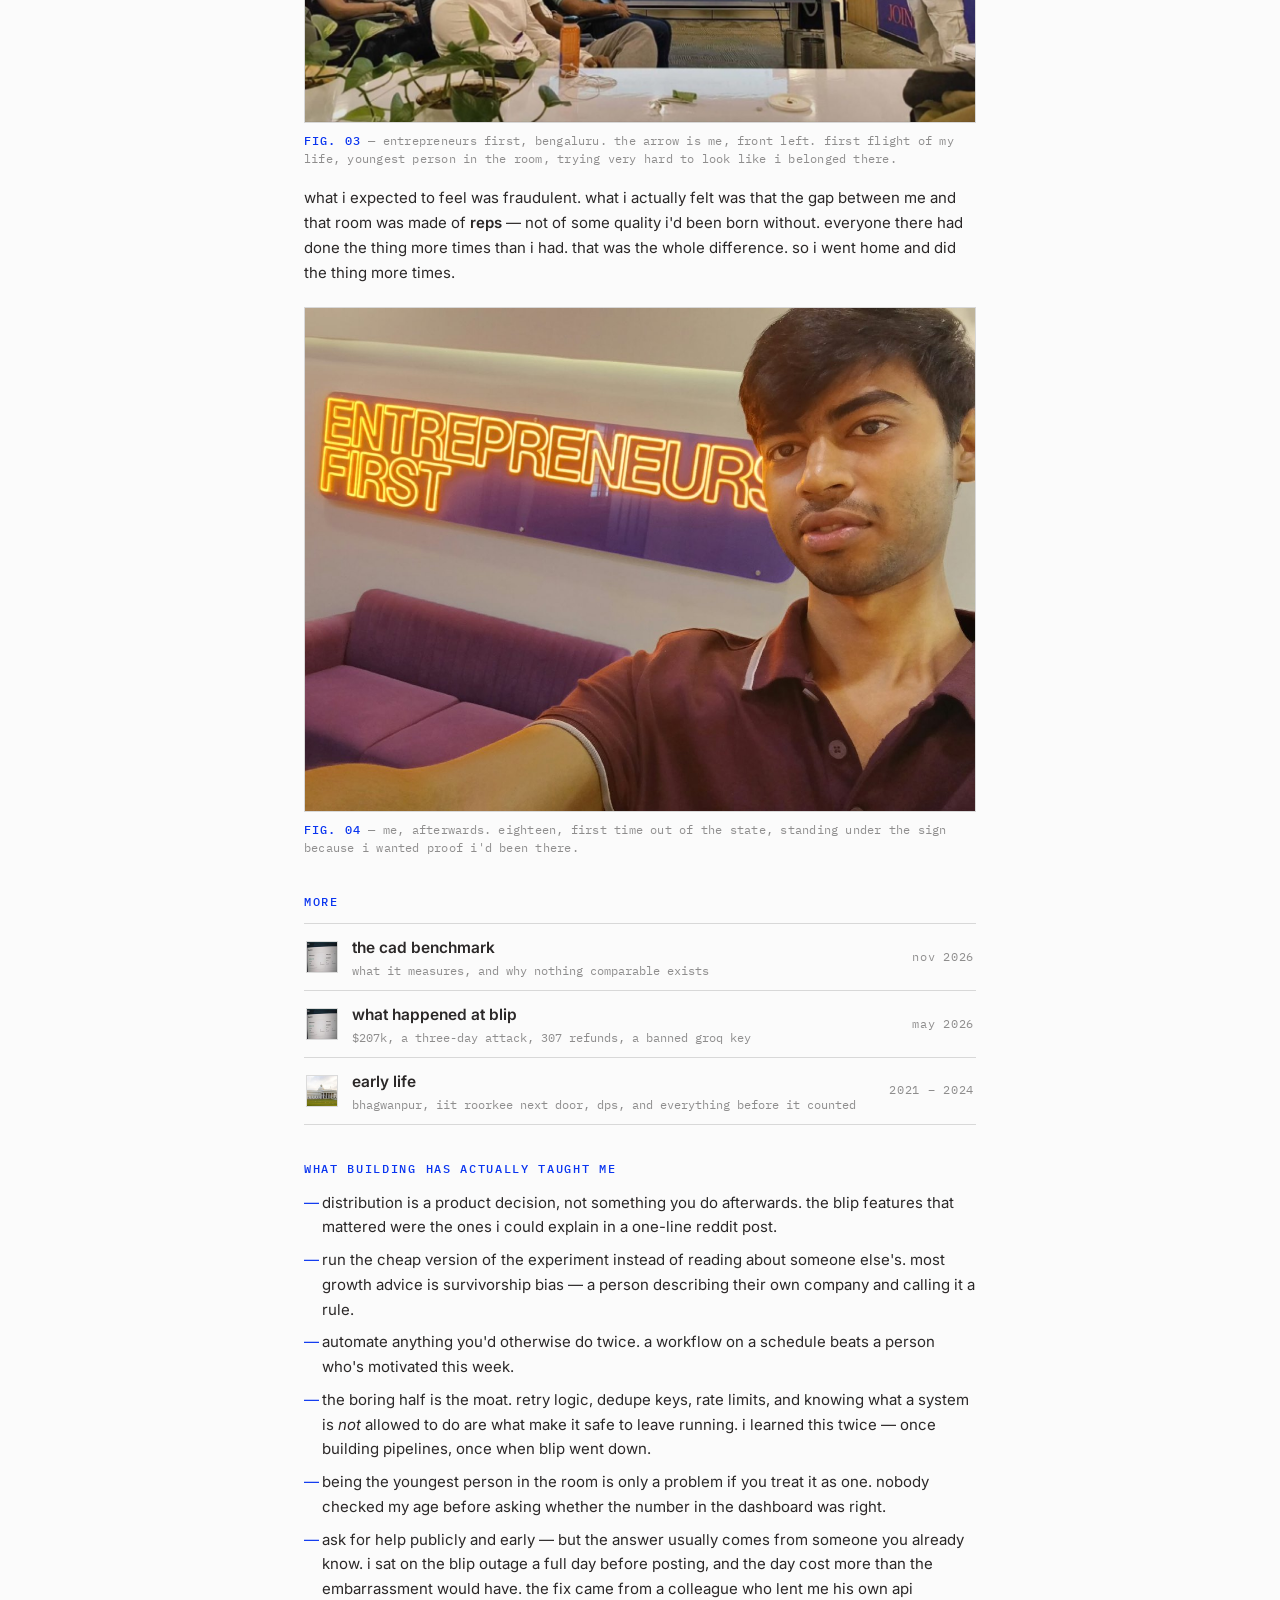
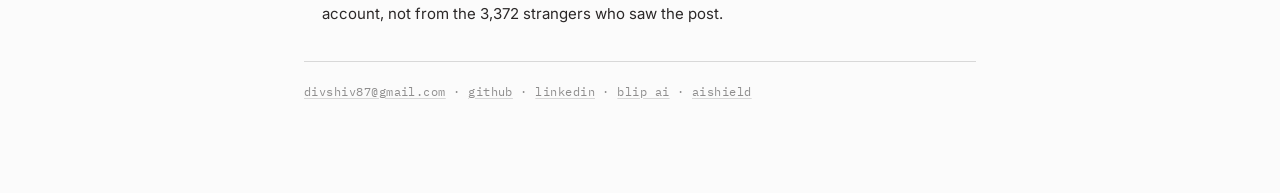
==== commit 8b4deaec: "Remove revenue line; benchmark target before next year" ====
--- a/index.html
+++ b/index.html
@@ -46,7 +46,7 @@
 
 <h2>Right now i'm</h2>
 <ul>
-  <li>building <strong>datak</strong>. i source, curate and commercialise <strong>cad and engineering simulation datasets</strong> and sell them to labs training ai on physical and mechanical design — step, iges, parasolid, stl, solidworks, catia and creo geometry, plus ansys, abaqus and openfoam simulation runs with their solver settings and result fields. i run it end to end: writing the design briefs and data specs, building an exclusive network of cad design partners, qa on geometry, labelling and originality, and the manifests and secure delivery that let a buyer trust a dataset they can't inspect by eye. <strong>$10k revenue</strong> in its first six weeks.</li>
+  <li>building <strong>datak</strong>. i source, curate and commercialise <strong>cad and engineering simulation datasets</strong> and sell them to labs training ai on physical and mechanical design — step, iges, parasolid, stl, solidworks, catia and creo geometry, plus ansys, abaqus and openfoam simulation runs with their solver settings and result fields. i run it end to end: writing the design briefs and data specs, building an exclusive network of cad design partners, qa on geometry, labelling and originality, and the manifests and secure delivery that let a buyer trust a dataset they can't inspect by eye.</li>
 
   <li>building a <strong>benchmark for cad data</strong> on top of it, from a dataset i'm creating myself. every lab training on mechanical design evaluates against whatever data it happens to hold, so no two results are comparable. i want one consistent way to ask whether a model reasons about a part or is pattern-matching on its shape. targeting launch <strong>before november</strong>. <a href="benchmark.html">how it's measured →</a></li>
 
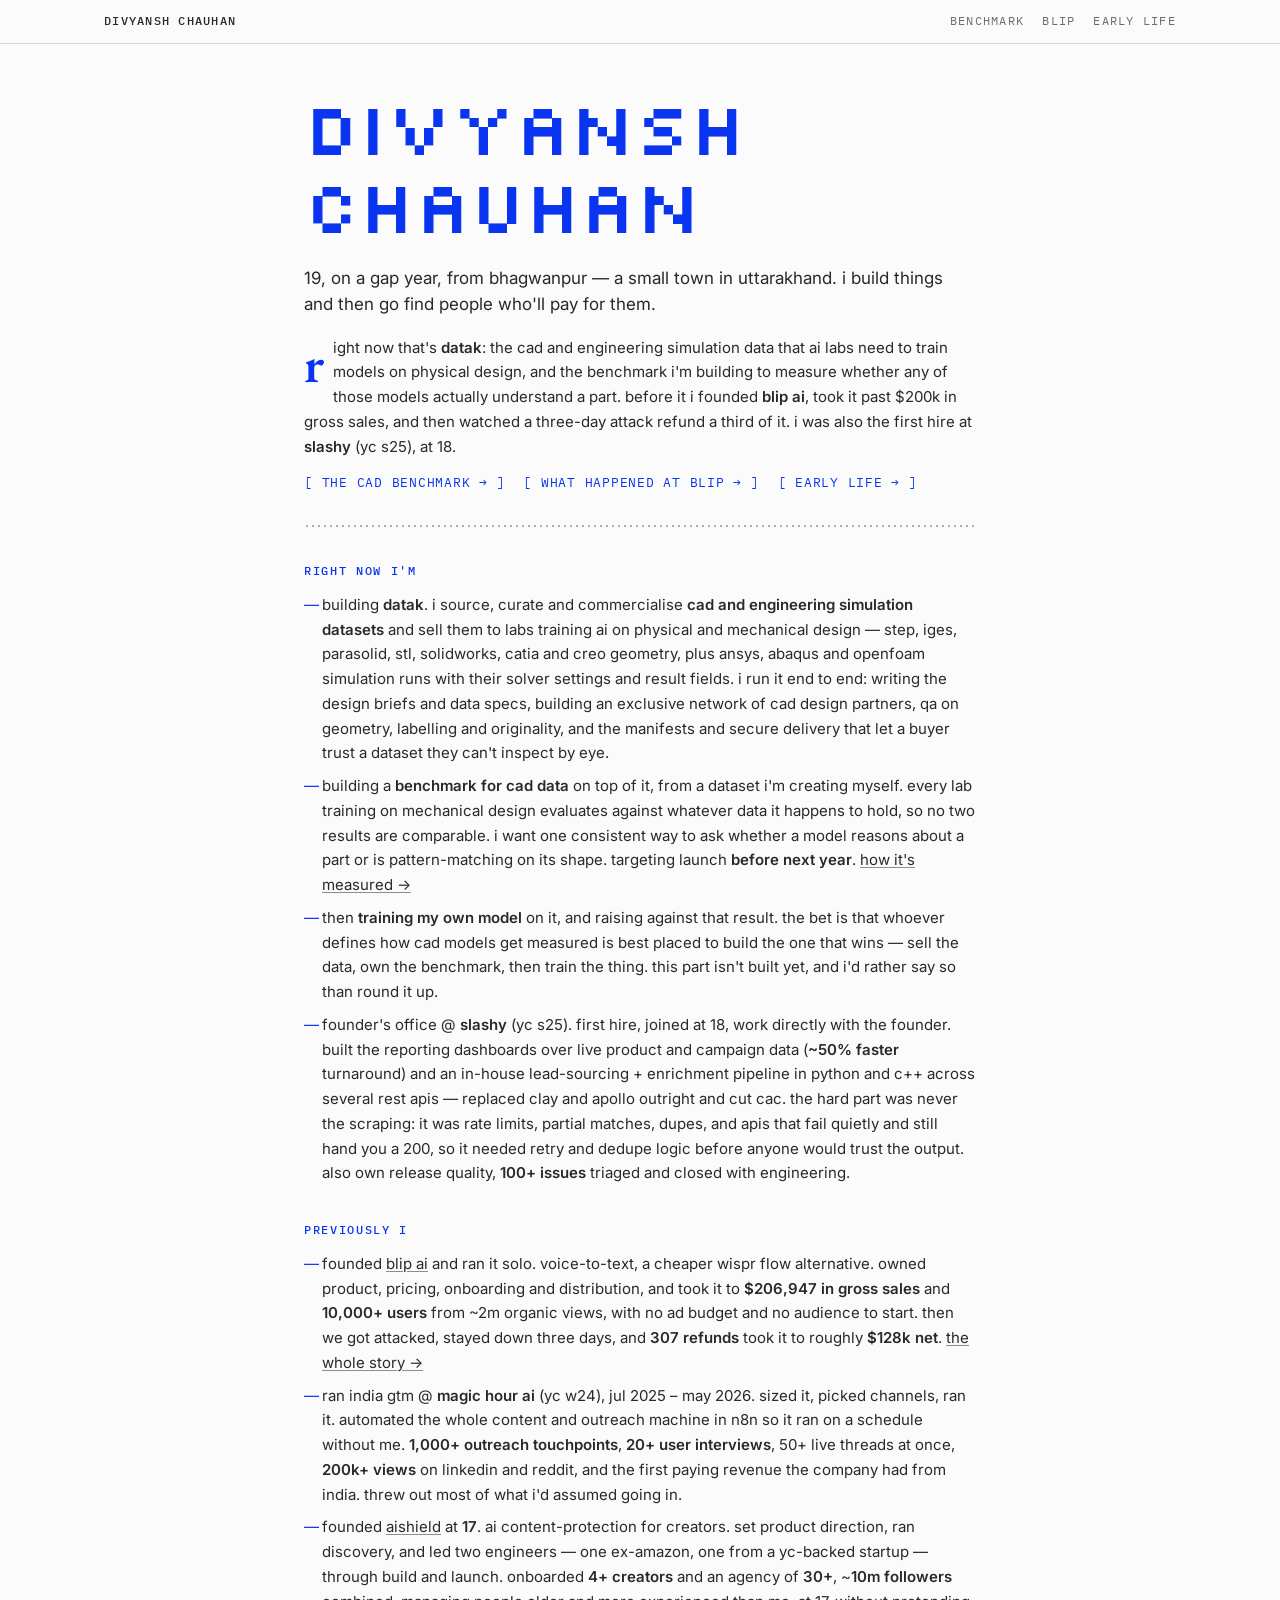
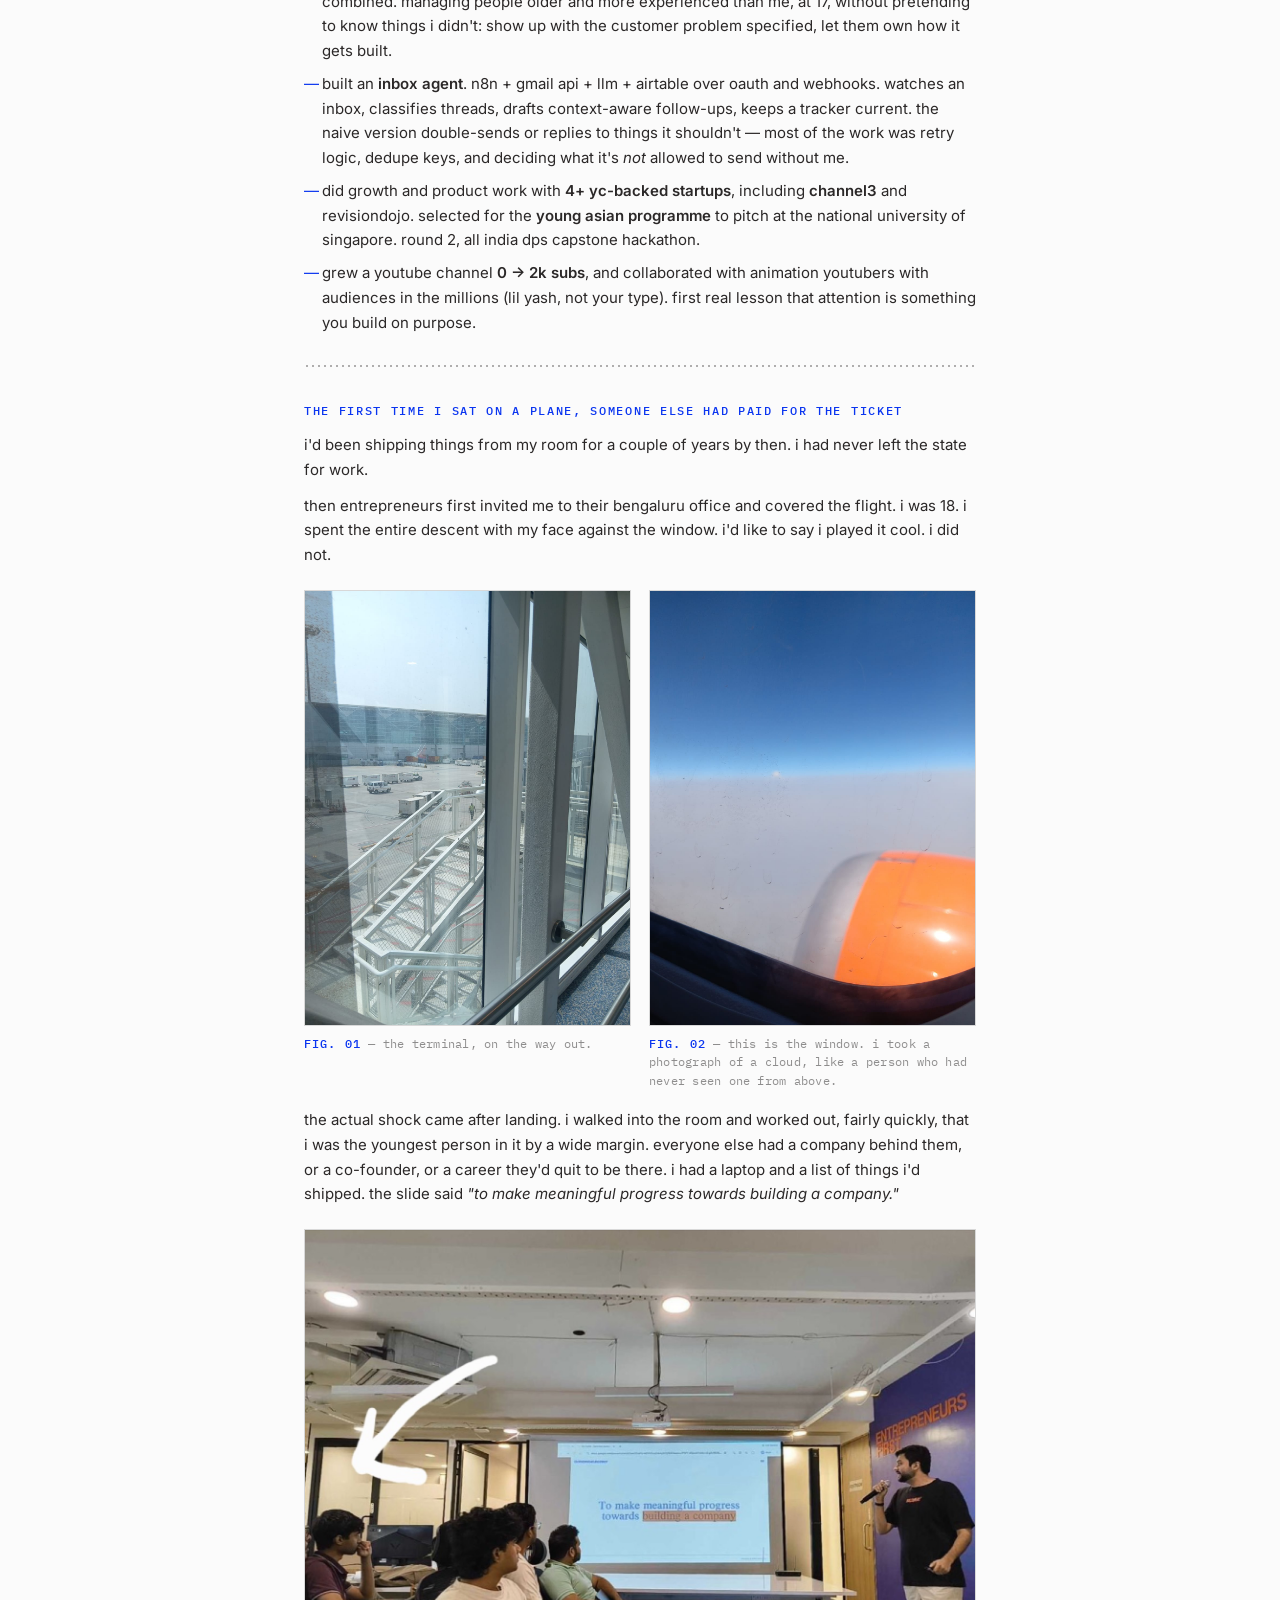
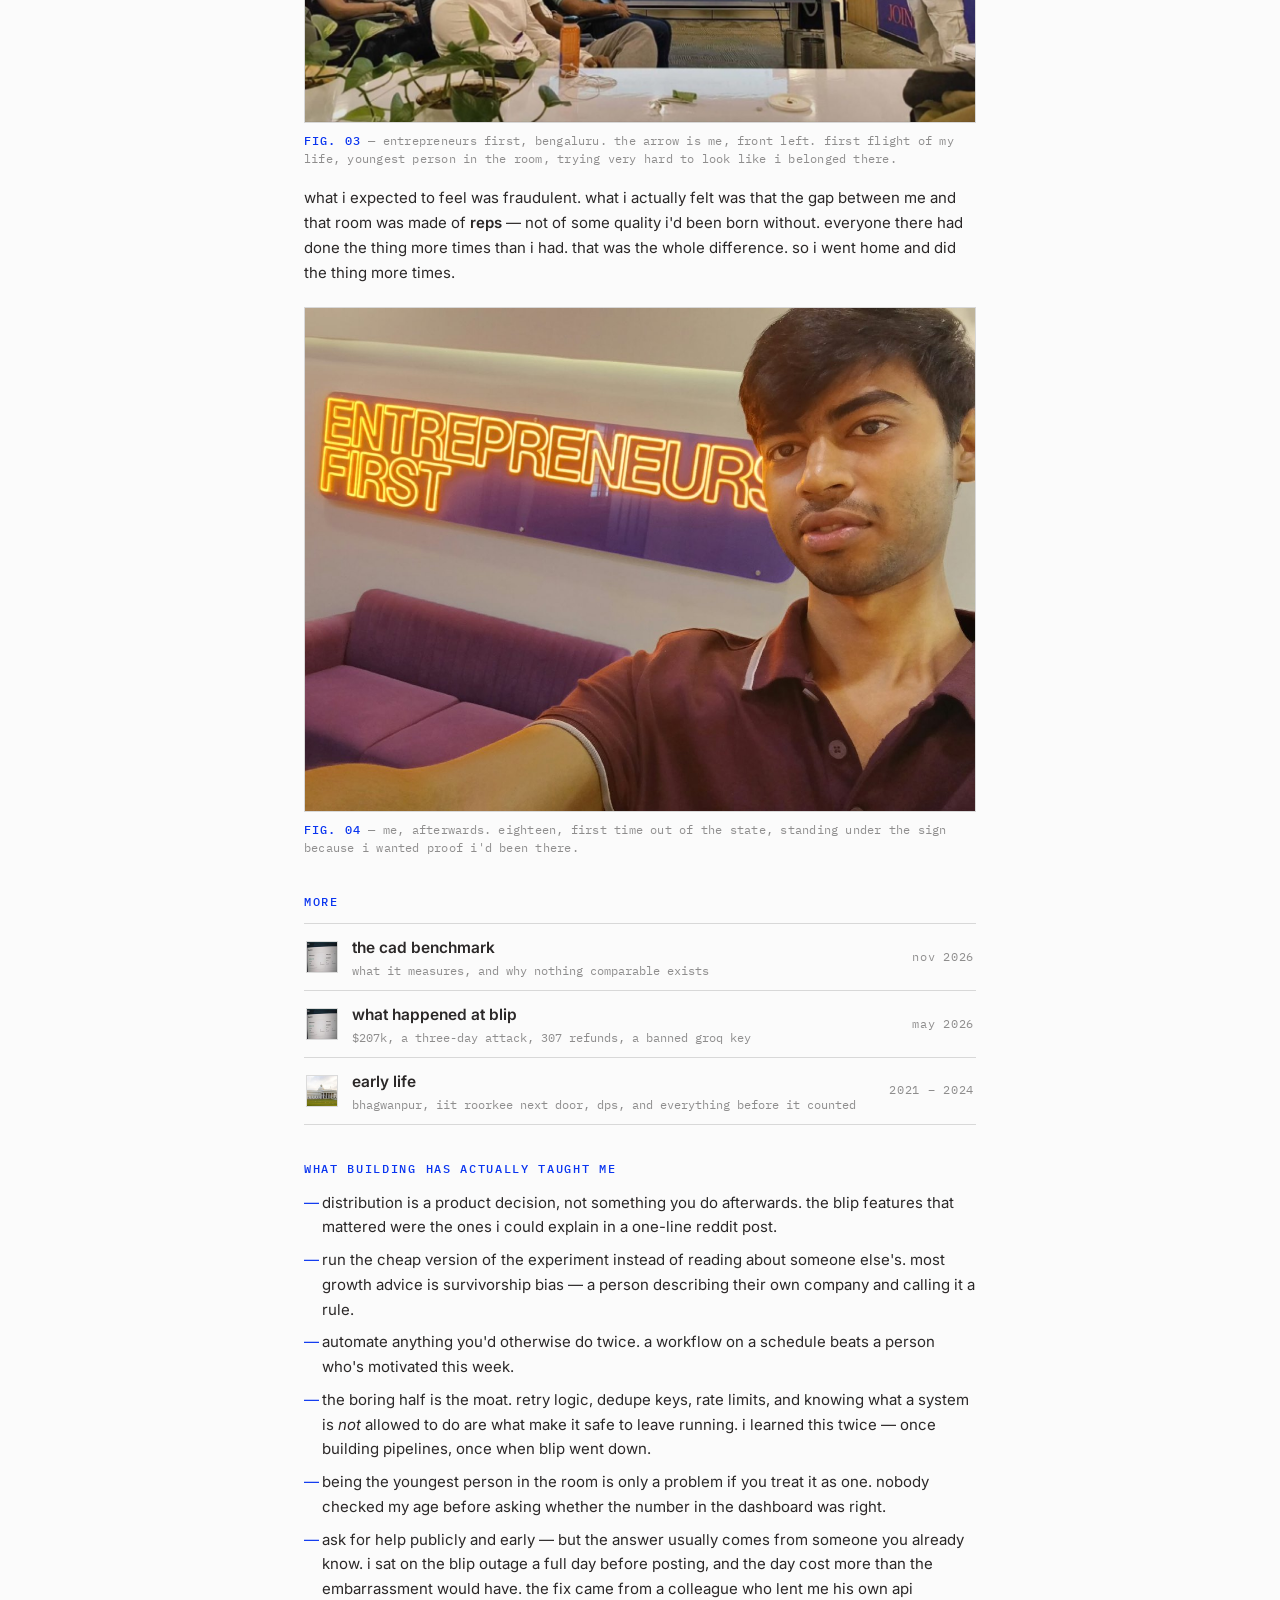
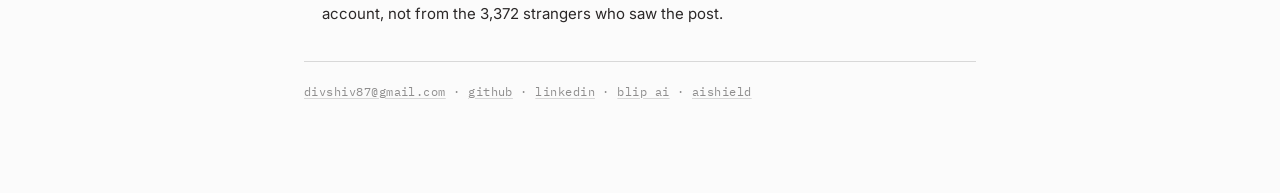
==== commit bdaf9eb6: "Benchmark launch: before next year" ====
--- a/index.html
+++ b/index.html
@@ -48,7 +48,7 @@
 <ul>
   <li>building <strong>datak</strong>. i source, curate and commercialise <strong>cad and engineering simulation datasets</strong> and sell them to labs training ai on physical and mechanical design — step, iges, parasolid, stl, solidworks, catia and creo geometry, plus ansys, abaqus and openfoam simulation runs with their solver settings and result fields. i run it end to end: writing the design briefs and data specs, building an exclusive network of cad design partners, qa on geometry, labelling and originality, and the manifests and secure delivery that let a buyer trust a dataset they can't inspect by eye.</li>
 
-  <li>building a <strong>benchmark for cad data</strong> on top of it, from a dataset i'm creating myself. every lab training on mechanical design evaluates against whatever data it happens to hold, so no two results are comparable. i want one consistent way to ask whether a model reasons about a part or is pattern-matching on its shape. targeting launch <strong>before november</strong>. <a href="benchmark.html">how it's measured →</a></li>
+  <li>building a <strong>benchmark for cad data</strong> on top of it, from a dataset i'm creating myself. every lab training on mechanical design evaluates against whatever data it happens to hold, so no two results are comparable. i want one consistent way to ask whether a model reasons about a part or is pattern-matching on its shape. targeting launch <strong>before next year</strong>. <a href="benchmark.html">how it's measured →</a></li>
 
   <li>then <strong>training my own model</strong> on it, and raising against that result. the bet is that whoever defines how cad models get measured is best placed to build the one that wins — sell the data, own the benchmark, then train the thing. this part isn't built yet, and i'd rather say so than round it up.</li>
 
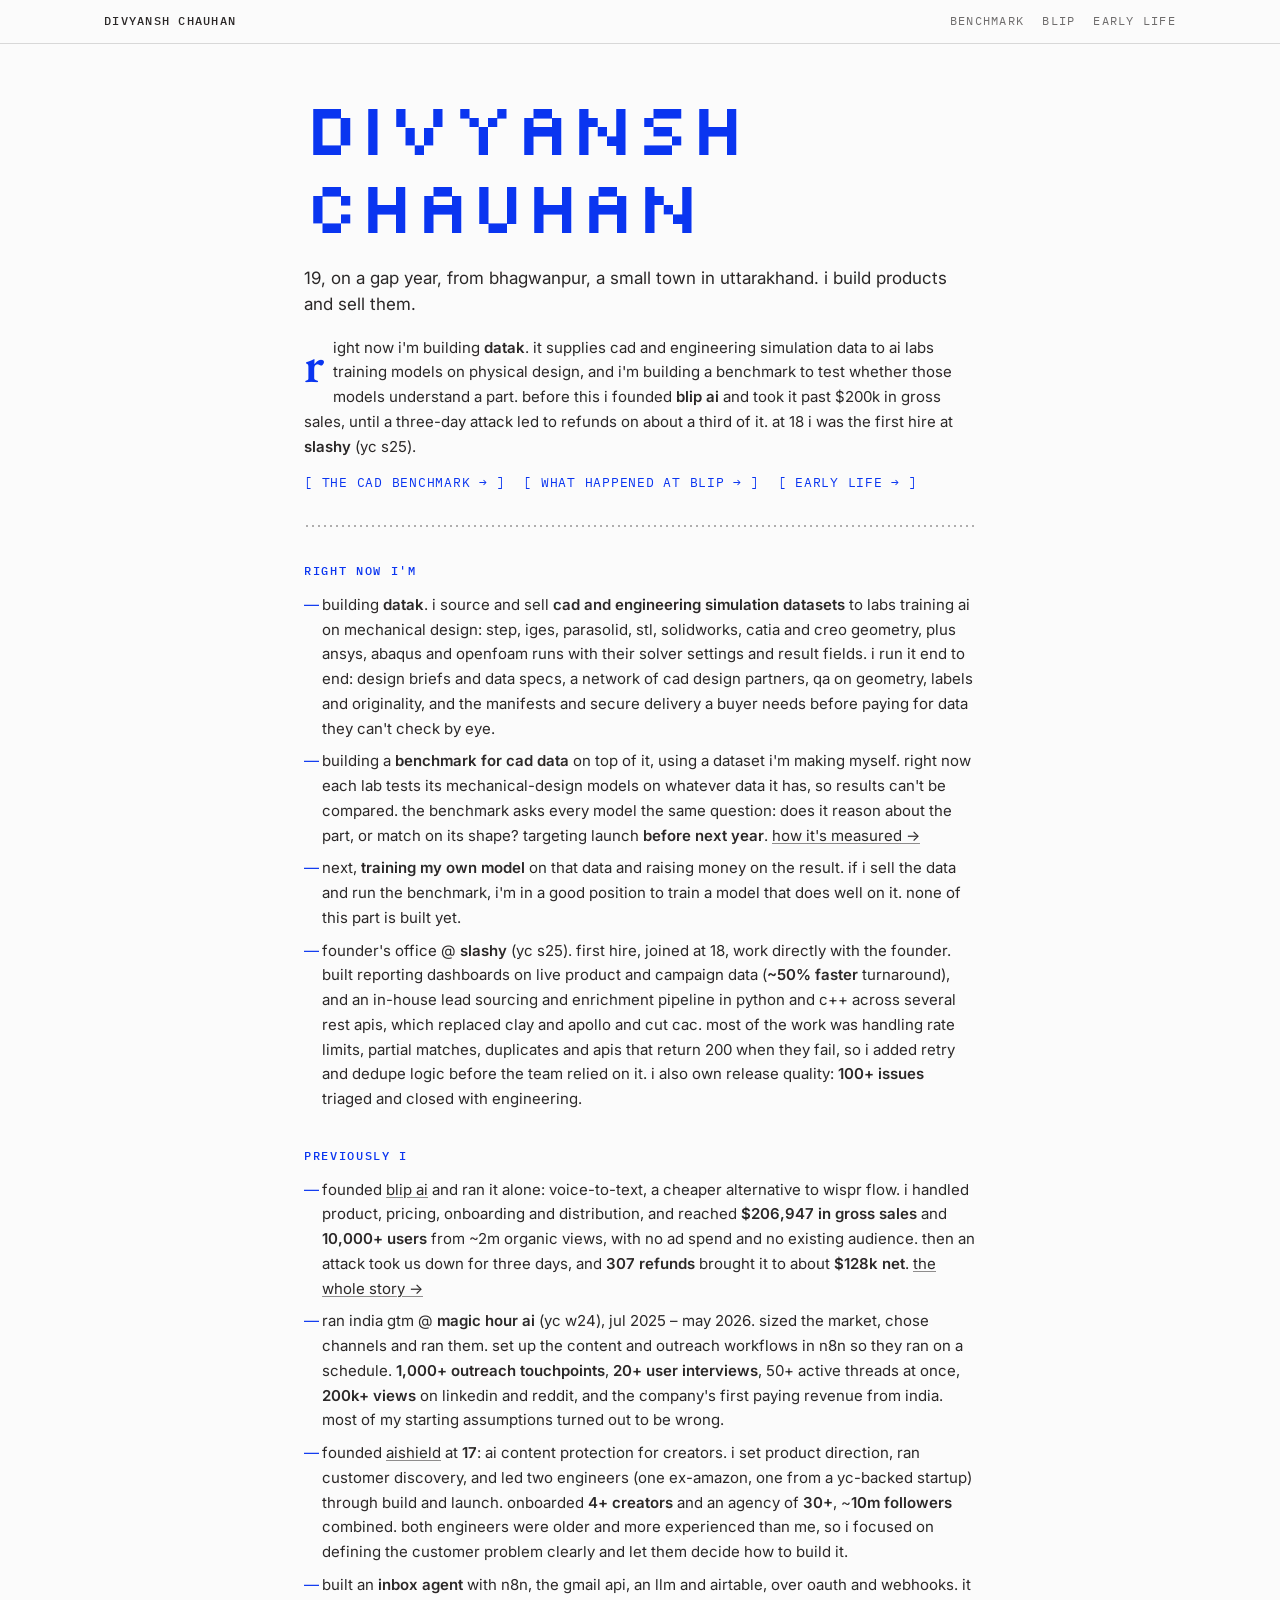
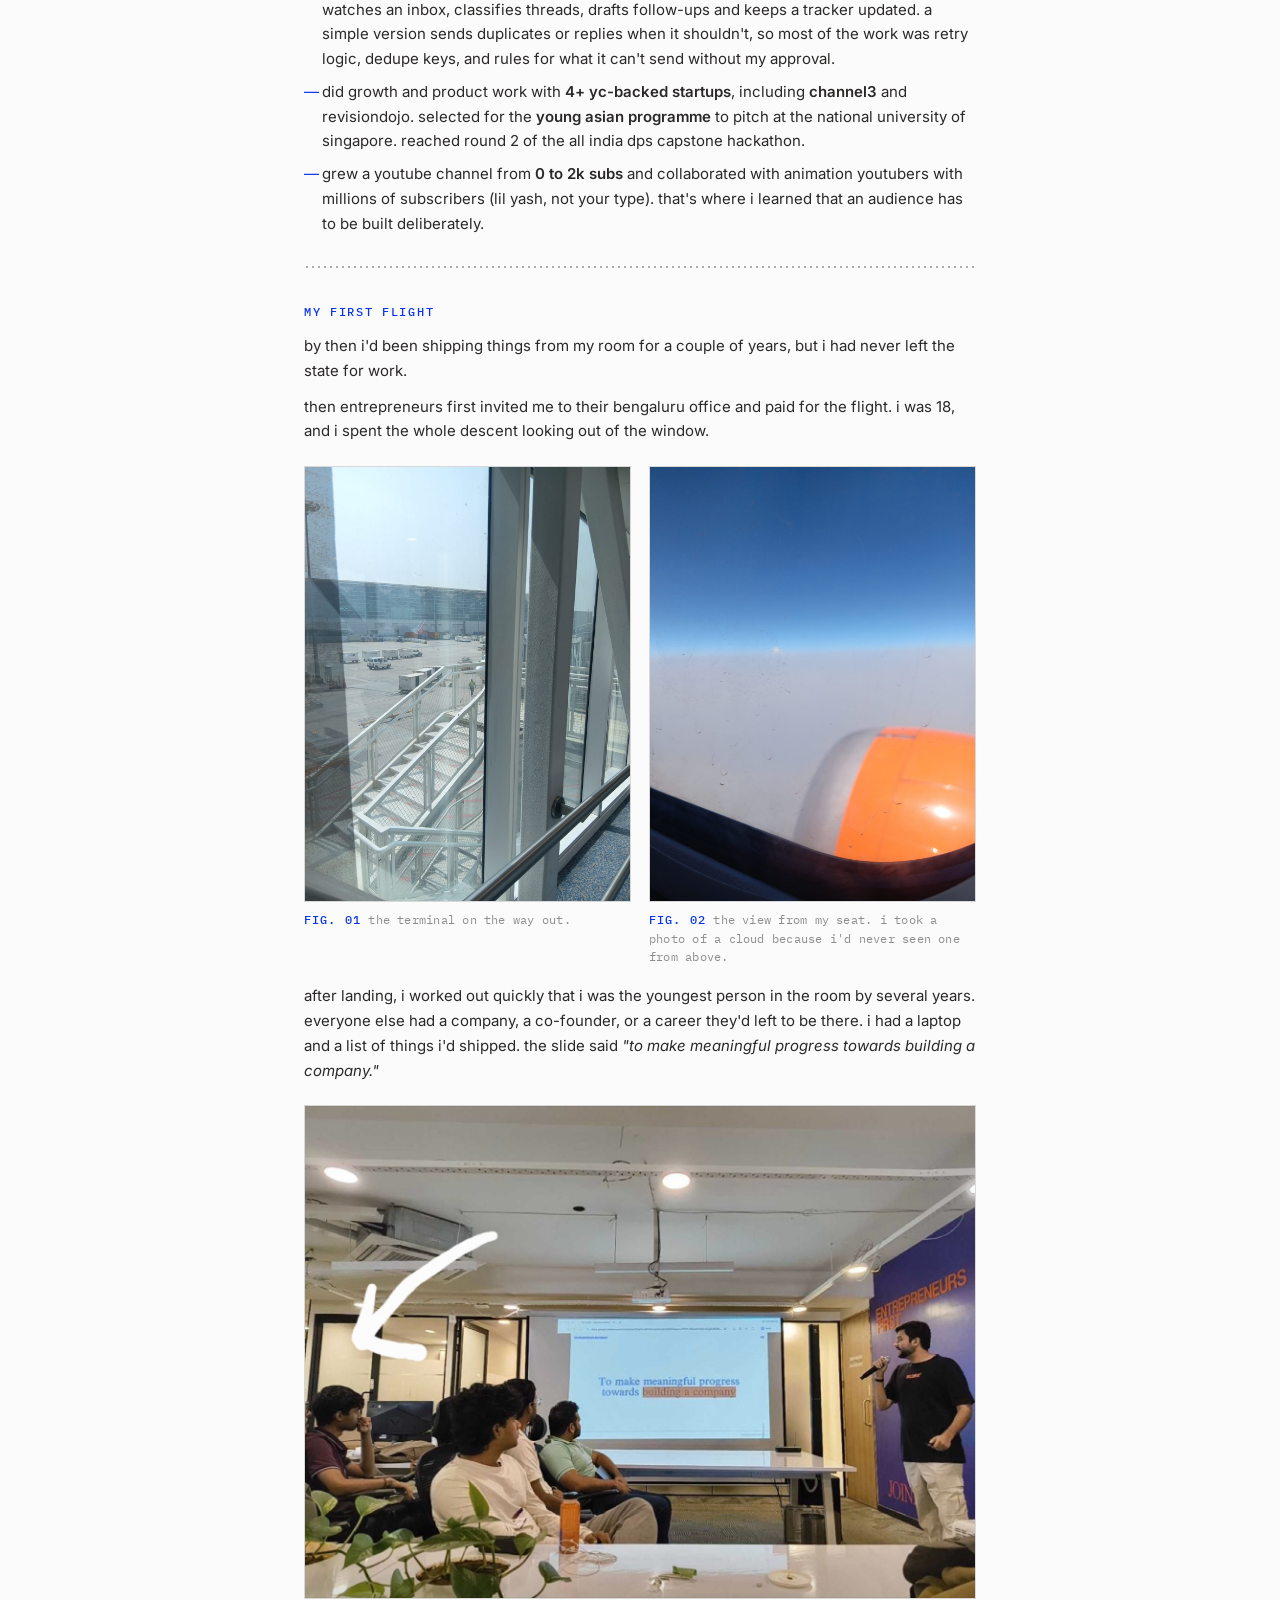
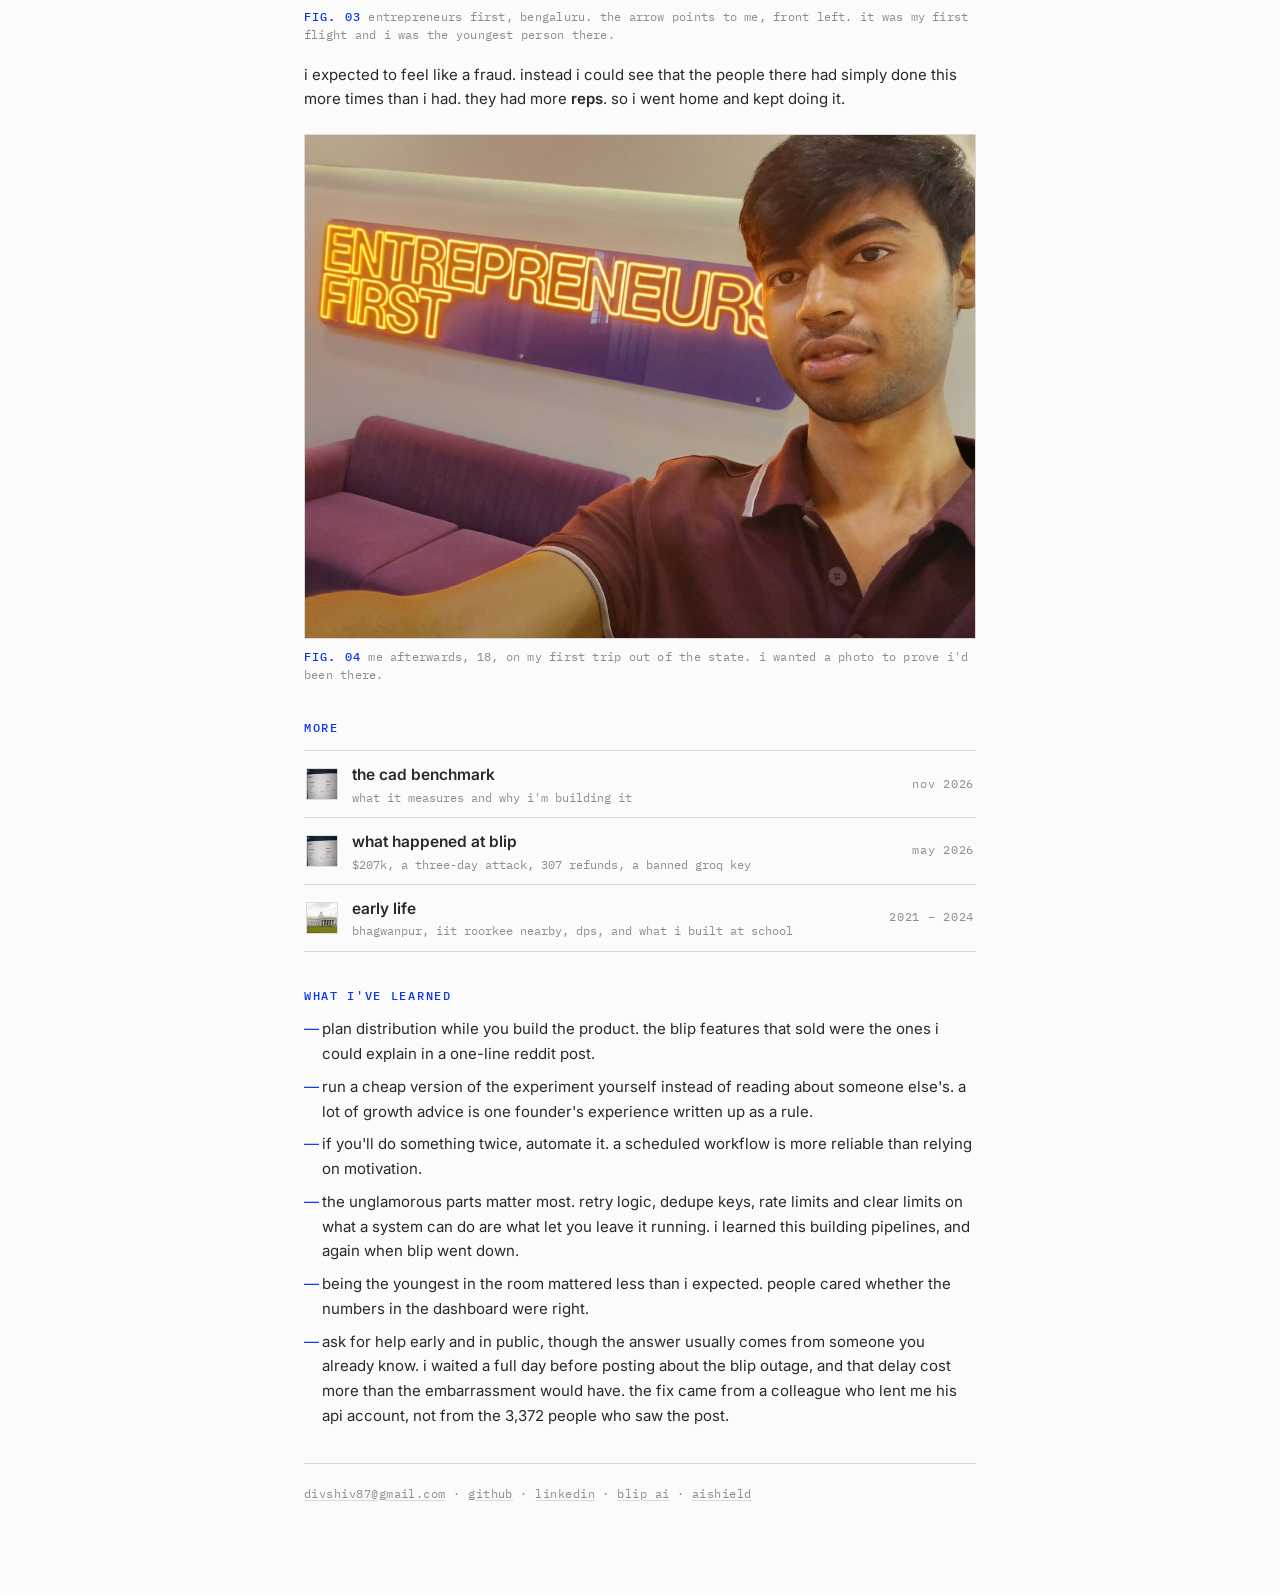
==== commit 0ab9f37d: "Rewrite site copy in plainer language" ====
--- a/index.html
+++ b/index.html
@@ -4,12 +4,12 @@
 <meta charset="utf-8">
 <meta name="viewport" content="width=device-width, initial-scale=1">
 <title>Divyansh Chauhan</title>
-<meta name="description" content="divyansh chauhan — 19, on a gap year, from bhagwanpur, uttarakhand. building datak: cad data and the benchmark for ai that understands mechanical design.">
+<meta name="description" content="divyansh chauhan, 19, on a gap year, from bhagwanpur, uttarakhand. building datak: cad and simulation data for ai labs, and a benchmark for mechanical design.">
 <link rel="canonical" href="https://divyanshchauhan.com/">
 <meta property="og:type" content="website">
 <meta property="og:url" content="https://divyanshchauhan.com/">
 <meta property="og:title" content="Divyansh Chauhan">
-<meta property="og:description" content="divyansh chauhan — 19, on a gap year, from bhagwanpur, uttarakhand. building datak: cad data and the benchmark for ai that understands mechanical design.">
+<meta property="og:description" content="divyansh chauhan, 19, on a gap year, from bhagwanpur, uttarakhand. building datak: cad and simulation data for ai labs, and a benchmark for mechanical design.">
 <meta property="og:image" content="https://divyanshchauhan.com/img/ef-neon.jpg">
 <meta name="twitter:card" content="summary_large_image">
 <link rel="preconnect" href="https://fonts.googleapis.com">
@@ -32,9 +32,9 @@
 
 <h1 class="big">Divyansh Chauhan</h1>
 
-<p class="standfirst">19, on a gap year, from bhagwanpur — a small town in uttarakhand. i build things and then go find people who'll pay for them.</p>
+<p class="standfirst">19, on a gap year, from bhagwanpur, a small town in uttarakhand. i build products and sell them.</p>
 
-<p class="dropcap">right now that's <strong>datak</strong>: the cad and engineering simulation data that ai labs need to train models on physical design, and the benchmark i'm building to measure whether any of those models actually understand a part. before it i founded <strong>blip ai</strong>, took it past $200k in gross sales, and then watched a three-day attack refund a third of it. i was also the first hire at <strong>slashy</strong> (yc s25), at 18.</p>
+<p class="dropcap">right now i'm building <strong>datak</strong>. it supplies cad and engineering simulation data to ai labs training models on physical design, and i'm building a benchmark to test whether those models understand a part. before this i founded <strong>blip ai</strong> and took it past $200k in gross sales, until a three-day attack led to refunds on about a third of it. at 18 i was the first hire at <strong>slashy</strong> (yc s25).</p>
 
 <p>
   <a class="brk" href="benchmark.html">the cad benchmark</a>
@@ -46,66 +46,66 @@
 
 <h2>Right now i'm</h2>
 <ul>
-  <li>building <strong>datak</strong>. i source, curate and commercialise <strong>cad and engineering simulation datasets</strong> and sell them to labs training ai on physical and mechanical design — step, iges, parasolid, stl, solidworks, catia and creo geometry, plus ansys, abaqus and openfoam simulation runs with their solver settings and result fields. i run it end to end: writing the design briefs and data specs, building an exclusive network of cad design partners, qa on geometry, labelling and originality, and the manifests and secure delivery that let a buyer trust a dataset they can't inspect by eye.</li>
+  <li>building <strong>datak</strong>. i source and sell <strong>cad and engineering simulation datasets</strong> to labs training ai on mechanical design: step, iges, parasolid, stl, solidworks, catia and creo geometry, plus ansys, abaqus and openfoam runs with their solver settings and result fields. i run it end to end: design briefs and data specs, a network of cad design partners, qa on geometry, labels and originality, and the manifests and secure delivery a buyer needs before paying for data they can't check by eye.</li>
 
-  <li>building a <strong>benchmark for cad data</strong> on top of it, from a dataset i'm creating myself. every lab training on mechanical design evaluates against whatever data it happens to hold, so no two results are comparable. i want one consistent way to ask whether a model reasons about a part or is pattern-matching on its shape. targeting launch <strong>before next year</strong>. <a href="benchmark.html">how it's measured →</a></li>
+  <li>building a <strong>benchmark for cad data</strong> on top of it, using a dataset i'm making myself. right now each lab tests its mechanical-design models on whatever data it has, so results can't be compared. the benchmark asks every model the same question: does it reason about the part, or match on its shape? targeting launch <strong>before next year</strong>. <a href="benchmark.html">how it's measured →</a></li>
 
-  <li>then <strong>training my own model</strong> on it, and raising against that result. the bet is that whoever defines how cad models get measured is best placed to build the one that wins — sell the data, own the benchmark, then train the thing. this part isn't built yet, and i'd rather say so than round it up.</li>
+  <li>next, <strong>training my own model</strong> on that data and raising money on the result. if i sell the data and run the benchmark, i'm in a good position to train a model that does well on it. none of this part is built yet.</li>
 
-  <li>founder's office @ <strong>slashy</strong> (yc s25). first hire, joined at 18, work directly with the founder. built the reporting dashboards over live product and campaign data (<strong>~50% faster</strong> turnaround) and an in-house lead-sourcing + enrichment pipeline in python and c++ across several rest apis — replaced clay and apollo outright and cut cac. the hard part was never the scraping: it was rate limits, partial matches, dupes, and apis that fail quietly and still hand you a 200, so it needed retry and dedupe logic before anyone would trust the output. also own release quality, <strong>100+ issues</strong> triaged and closed with engineering.</li>
+  <li>founder's office @ <strong>slashy</strong> (yc s25). first hire, joined at 18, work directly with the founder. built reporting dashboards on live product and campaign data (<strong>~50% faster</strong> turnaround), and an in-house lead sourcing and enrichment pipeline in python and c++ across several rest apis, which replaced clay and apollo and cut cac. most of the work was handling rate limits, partial matches, duplicates and apis that return 200 when they fail, so i added retry and dedupe logic before the team relied on it. i also own release quality: <strong>100+ issues</strong> triaged and closed with engineering.</li>
 
 </ul>
 
 <h2>Previously i</h2>
 <ul>
-  <li>founded <a href="https://www.blipai.app/" target="_blank" rel="noopener noreferrer">blip ai</a> and ran it solo. voice-to-text, a cheaper wispr flow alternative. owned product, pricing, onboarding and distribution, and took it to <strong>$206,947 in gross sales</strong> and <strong>10,000+ users</strong> from ~2m organic views, with no ad budget and no audience to start. then we got attacked, stayed down three days, and <strong>307 refunds</strong> took it to roughly <strong>$128k net</strong>. <a href="blip.html">the whole story →</a></li>
+  <li>founded <a href="https://www.blipai.app/" target="_blank" rel="noopener noreferrer">blip ai</a> and ran it alone: voice-to-text, a cheaper alternative to wispr flow. i handled product, pricing, onboarding and distribution, and reached <strong>$206,947 in gross sales</strong> and <strong>10,000+ users</strong> from ~2m organic views, with no ad spend and no existing audience. then an attack took us down for three days, and <strong>307 refunds</strong> brought it to about <strong>$128k net</strong>. <a href="blip.html">the whole story →</a></li>
 
-  <li>ran india gtm @ <strong>magic hour ai</strong> (yc w24), jul 2025 – may 2026. sized it, picked channels, ran it. automated the whole content and outreach machine in n8n so it ran on a schedule without me. <strong>1,000+ outreach touchpoints</strong>, <strong>20+ user interviews</strong>, 50+ live threads at once, <strong>200k+ views</strong> on linkedin and reddit, and the first paying revenue the company had from india. threw out most of what i'd assumed going in.</li>
+  <li>ran india gtm @ <strong>magic hour ai</strong> (yc w24), jul 2025 – may 2026. sized the market, chose channels and ran them. set up the content and outreach workflows in n8n so they ran on a schedule. <strong>1,000+ outreach touchpoints</strong>, <strong>20+ user interviews</strong>, 50+ active threads at once, <strong>200k+ views</strong> on linkedin and reddit, and the company's first paying revenue from india. most of my starting assumptions turned out to be wrong.</li>
 
-  <li>founded <a href="https://www.aishield.software/" target="_blank" rel="noopener noreferrer">aishield</a> at <strong>17</strong>. ai content-protection for creators. set product direction, ran discovery, and led two engineers — one ex-amazon, one from a yc-backed startup — through build and launch. onboarded <strong>4+ creators</strong> and an agency of <strong>30+</strong>, ~<strong>10m followers</strong> combined. managing people older and more experienced than me, at 17, without pretending to know things i didn't: show up with the customer problem specified, let them own how it gets built.</li>
+  <li>founded <a href="https://www.aishield.software/" target="_blank" rel="noopener noreferrer">aishield</a> at <strong>17</strong>: ai content protection for creators. i set product direction, ran customer discovery, and led two engineers (one ex-amazon, one from a yc-backed startup) through build and launch. onboarded <strong>4+ creators</strong> and an agency of <strong>30+</strong>, ~<strong>10m followers</strong> combined. both engineers were older and more experienced than me, so i focused on defining the customer problem clearly and let them decide how to build it.</li>
 
-  <li>built an <strong>inbox agent</strong>. n8n + gmail api + llm + airtable over oauth and webhooks. watches an inbox, classifies threads, drafts context-aware follow-ups, keeps a tracker current. the naive version double-sends or replies to things it shouldn't — most of the work was retry logic, dedupe keys, and deciding what it's <em>not</em> allowed to send without me.</li>
+  <li>built an <strong>inbox agent</strong> with n8n, the gmail api, an llm and airtable, over oauth and webhooks. it watches an inbox, classifies threads, drafts follow-ups and keeps a tracker updated. a simple version sends duplicates or replies when it shouldn't, so most of the work was retry logic, dedupe keys, and rules for what it can't send without my approval.</li>
 
-  <li>did growth and product work with <strong>4+ yc-backed startups</strong>, including <strong>channel3</strong> and revisiondojo. selected for the <strong>young asian programme</strong> to pitch at the national university of singapore. round 2, all india dps capstone hackathon.</li>
+  <li>did growth and product work with <strong>4+ yc-backed startups</strong>, including <strong>channel3</strong> and revisiondojo. selected for the <strong>young asian programme</strong> to pitch at the national university of singapore. reached round 2 of the all india dps capstone hackathon.</li>
 
-  <li>grew a youtube channel <strong>0 → 2k subs</strong>, and collaborated with animation youtubers with audiences in the millions (lil yash, not your type). first real lesson that attention is something you build on purpose.</li>
+  <li>grew a youtube channel from <strong>0 to 2k subs</strong> and collaborated with animation youtubers with millions of subscribers (lil yash, not your type). that's where i learned that an audience has to be built deliberately.</li>
 </ul>
 
 <hr class="dots">
 
-<h2>The first time i sat on a plane, someone else had paid for the ticket</h2>
+<h2>My first flight</h2>
 
-<p>i'd been shipping things from my room for a couple of years by then. i had never left the state for work.</p>
+<p>by then i'd been shipping things from my room for a couple of years, but i had never left the state for work.</p>
 
-<p>then entrepreneurs first invited me to their bengaluru office and covered the flight. i was 18. i spent the entire descent with my face against the window. i'd like to say i played it cool. i did not.</p>
+<p>then entrepreneurs first invited me to their bengaluru office and paid for the flight. i was 18, and i spent the whole descent looking out of the window.</p>
 
 <div class="grid2">
   <figure>
     <img src="img/terminal.jpg" width="1200" height="1600"
          alt="View through an airport terminal window onto the tarmac: jet bridge stairs, service vehicles and baggage containers outside a glass terminal building.">
-    <figcaption><b>Fig. 01</b> — the terminal, on the way out.</figcaption>
+    <figcaption><b>Fig. 01</b> the terminal on the way out.</figcaption>
   </figure>
   <figure>
     <img src="img/plane-window.jpg" width="1200" height="1600"
          alt="View from an aircraft window at altitude: deep blue sky above a flat white cloud layer, with the orange engine cowling visible below.">
-    <figcaption><b>Fig. 02</b> — this is the window. i took a photograph of a cloud, like a person who had never seen one from above.</figcaption>
+    <figcaption><b>Fig. 02</b> the view from my seat. i took a photo of a cloud because i'd never seen one from above.</figcaption>
   </figure>
 </div>
 
-<p>the actual shock came after landing. i walked into the room and worked out, fairly quickly, that i was the youngest person in it by a wide margin. everyone else had a company behind them, or a co-founder, or a career they'd quit to be there. i had a laptop and a list of things i'd shipped. the slide said <em>"to make meaningful progress towards building a company."</em></p>
+<p>after landing, i worked out quickly that i was the youngest person in the room by several years. everyone else had a company, a co-founder, or a career they'd left to be there. i had a laptop and a list of things i'd shipped. the slide said <em>"to make meaningful progress towards building a company."</em></p>
 
 <figure>
   <img src="img/ef-bengaluru.jpg" width="1400" height="1027"
        alt="A talk at the Entrepreneurs First office in Bengaluru. A slide reads 'To make meaningful progress towards building a company.' A white arrow points to Divyansh, seated at the far left of the room.">
-  <figcaption><b>Fig. 03</b> — entrepreneurs first, bengaluru. the arrow is me, front left. first flight of my life, youngest person in the room, trying very hard to look like i belonged there.</figcaption>
+  <figcaption><b>Fig. 03</b> entrepreneurs first, bengaluru. the arrow points to me, front left. it was my first flight and i was the youngest person there.</figcaption>
 </figure>
 
-<p>what i expected to feel was fraudulent. what i actually felt was that the gap between me and that room was made of <strong>reps</strong> — not of some quality i'd been born without. everyone there had done the thing more times than i had. that was the whole difference. so i went home and did the thing more times.</p>
+<p>i expected to feel like a fraud. instead i could see that the people there had simply done this more times than i had. they had more <strong>reps</strong>. so i went home and kept doing it.</p>
 
 <figure>
   <img src="img/ef-neon.jpg" width="1200" height="900"
        alt="Divyansh Chauhan taking a selfie in front of a glowing orange neon sign reading Entrepreneurs First, mounted on a purple panel above a purple sofa.">
-  <figcaption><b>Fig. 04</b> — me, afterwards. eighteen, first time out of the state, standing under the sign because i wanted proof i'd been there.</figcaption>
+  <figcaption><b>Fig. 04</b> me afterwards, 18, on my first trip out of the state. i wanted a photo to prove i'd been there.</figcaption>
 </figure>
 
 
@@ -113,7 +113,7 @@
 <div class="rows">
   <a href="benchmark.html">
     <img src="img/thumb-blip.jpg" alt="">
-    <span class="t"><b>the cad benchmark</b><span>what it measures, and why nothing comparable exists</span></span>
+    <span class="t"><b>the cad benchmark</b><span>what it measures and why i'm building it</span></span>
     <span class="when">nov 2026</span>
   </a>
   <a href="blip.html">
@@ -123,19 +123,19 @@
   </a>
   <a href="early.html">
     <img src="img/thumb-early.jpg" alt="">
-    <span class="t"><b>early life</b><span>bhagwanpur, iit roorkee next door, dps, and everything before it counted</span></span>
+    <span class="t"><b>early life</b><span>bhagwanpur, iit roorkee nearby, dps, and what i built at school</span></span>
     <span class="when">2021 – 2024</span>
   </a>
 </div>
 
-<h2>What building has actually taught me</h2>
+<h2>What i've learned</h2>
 <ul>
-  <li>distribution is a product decision, not something you do afterwards. the blip features that mattered were the ones i could explain in a one-line reddit post.</li>
-  <li>run the cheap version of the experiment instead of reading about someone else's. most growth advice is survivorship bias — a person describing their own company and calling it a rule.</li>
-  <li>automate anything you'd otherwise do twice. a workflow on a schedule beats a person who's motivated this week.</li>
-  <li>the boring half is the moat. retry logic, dedupe keys, rate limits, and knowing what a system is <em>not</em> allowed to do are what make it safe to leave running. i learned this twice — once building pipelines, once when blip went down.</li>
-  <li>being the youngest person in the room is only a problem if you treat it as one. nobody checked my age before asking whether the number in the dashboard was right.</li>
-  <li>ask for help publicly and early — but the answer usually comes from someone you already know. i sat on the blip outage a full day before posting, and the day cost more than the embarrassment would have. the fix came from a colleague who lent me his own api account, not from the 3,372 strangers who saw the post.</li>
+  <li>plan distribution while you build the product. the blip features that sold were the ones i could explain in a one-line reddit post.</li>
+  <li>run a cheap version of the experiment yourself instead of reading about someone else's. a lot of growth advice is one founder's experience written up as a rule.</li>
+  <li>if you'll do something twice, automate it. a scheduled workflow is more reliable than relying on motivation.</li>
+  <li>the unglamorous parts matter most. retry logic, dedupe keys, rate limits and clear limits on what a system can do are what let you leave it running. i learned this building pipelines, and again when blip went down.</li>
+  <li>being the youngest in the room mattered less than i expected. people cared whether the numbers in the dashboard were right.</li>
+  <li>ask for help early and in public, though the answer usually comes from someone you already know. i waited a full day before posting about the blip outage, and that delay cost more than the embarrassment would have. the fix came from a colleague who lent me his api account, not from the 3,372 people who saw the post.</li>
 </ul>
 
 <footer>
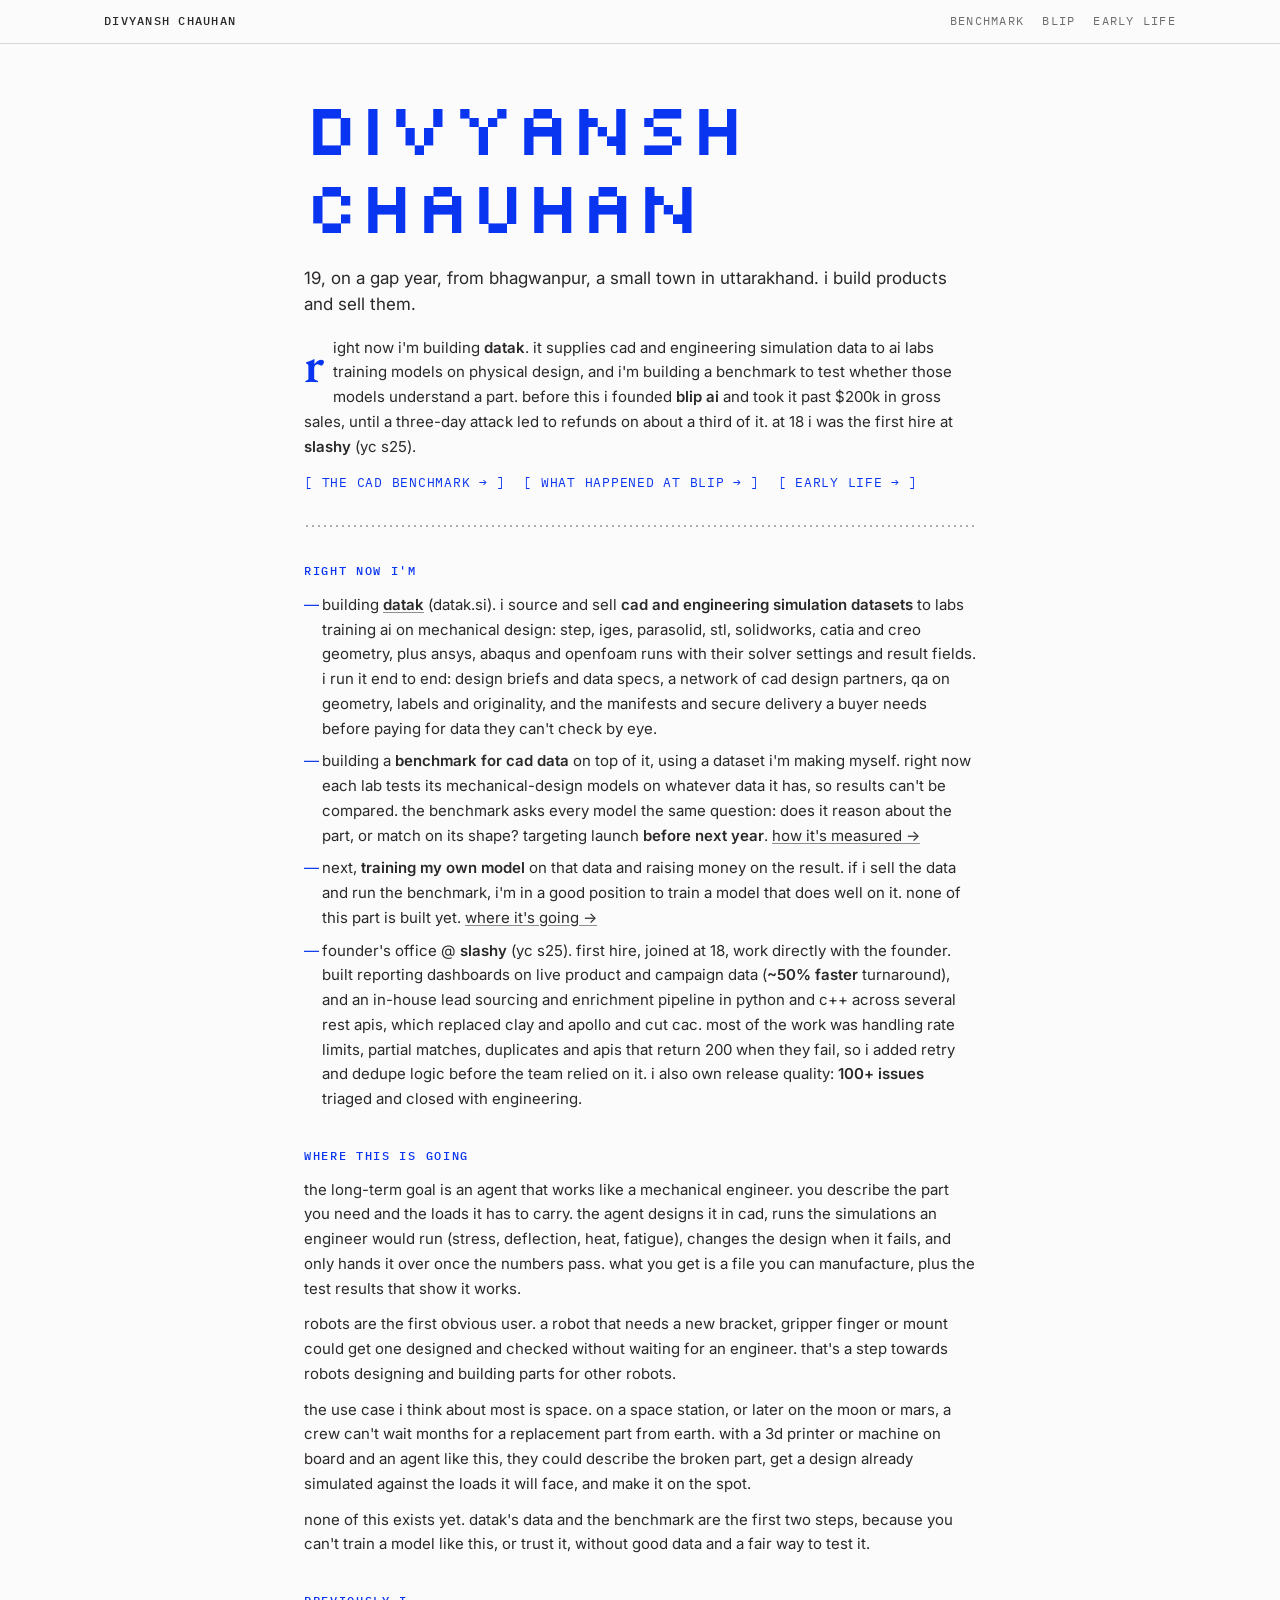
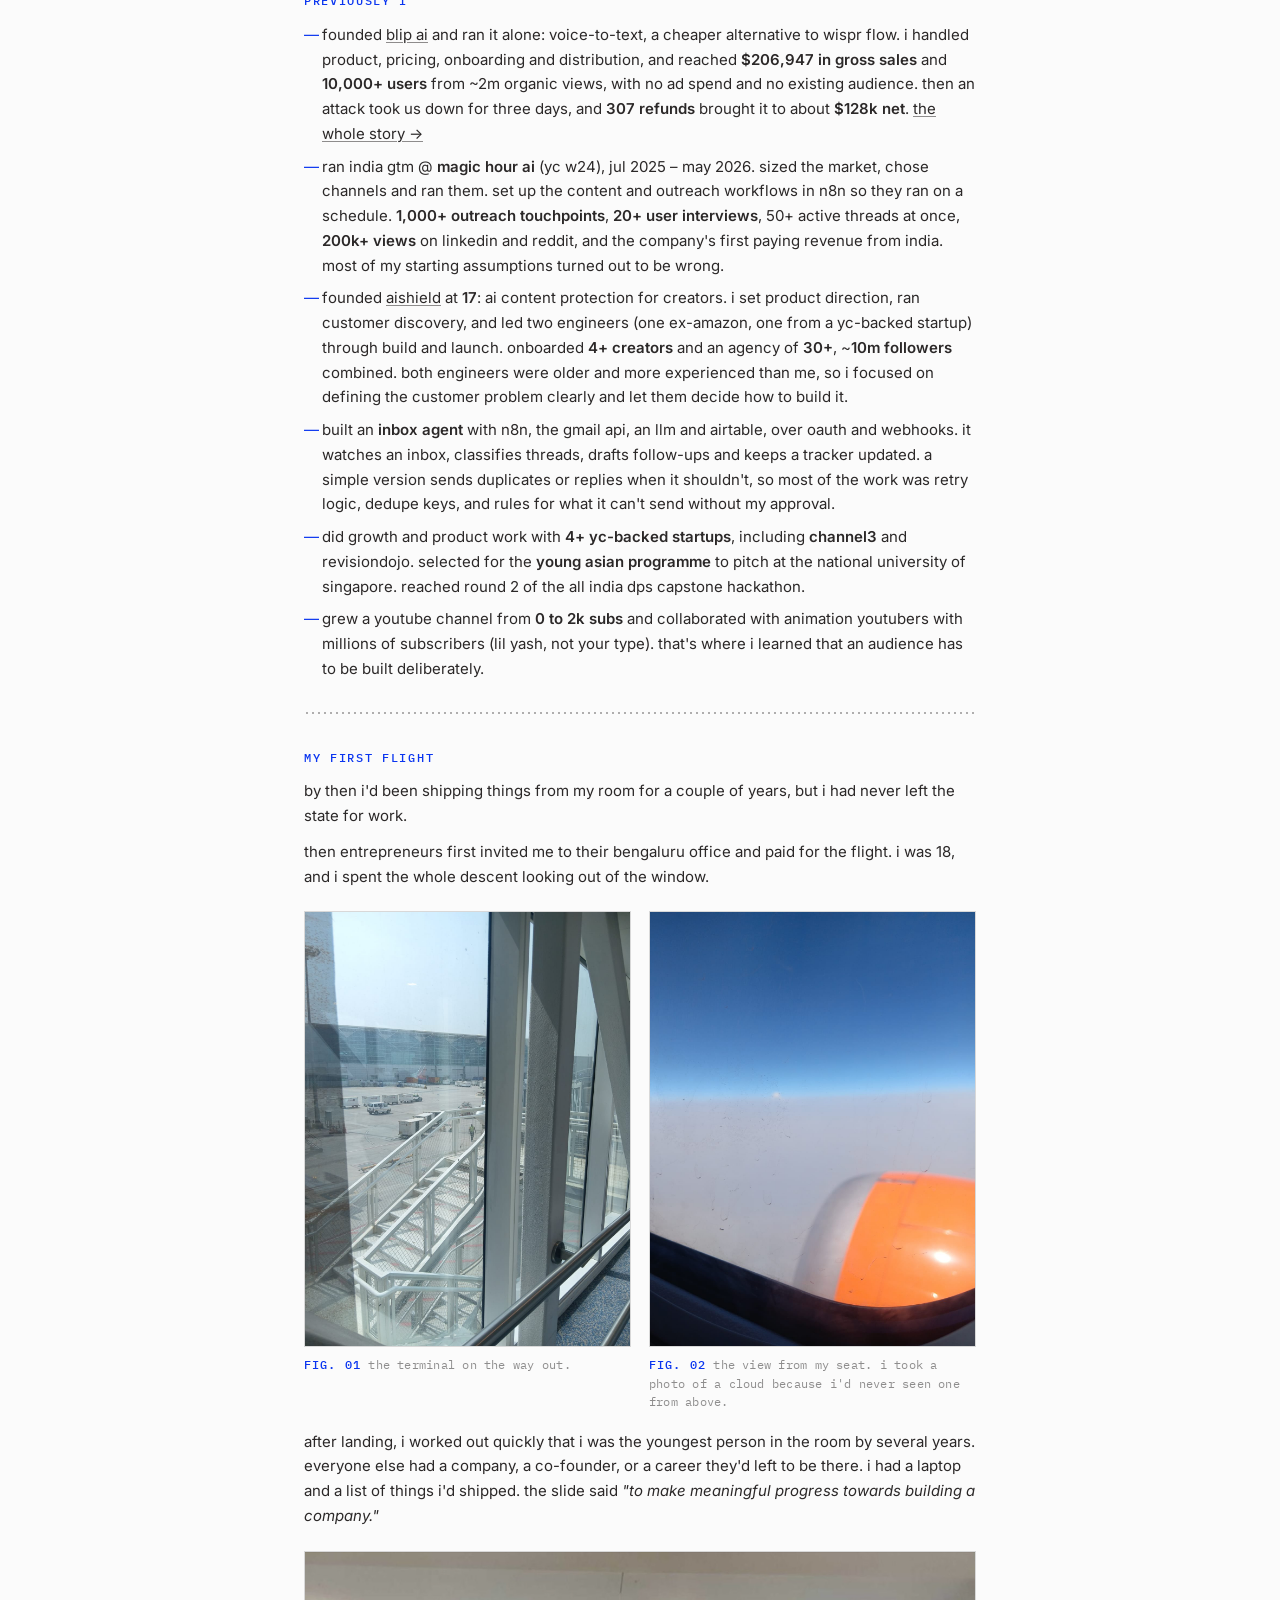
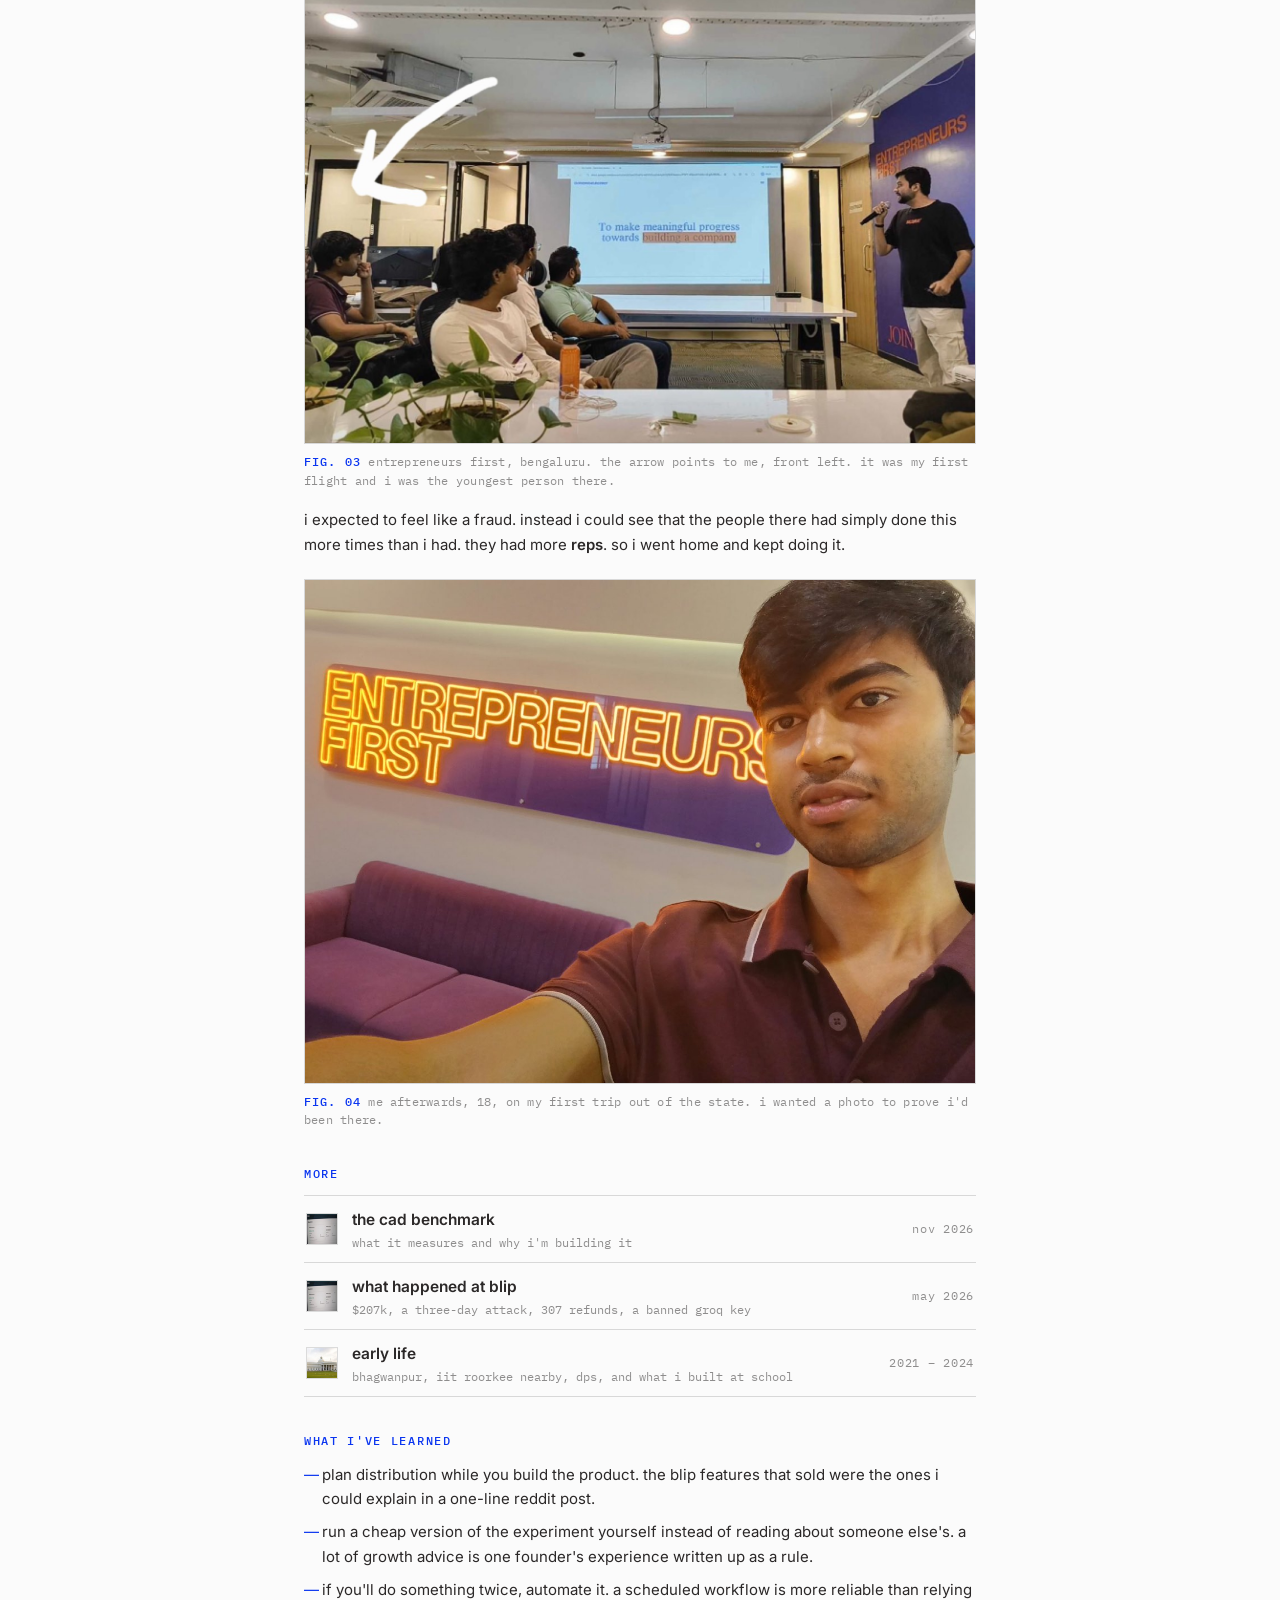
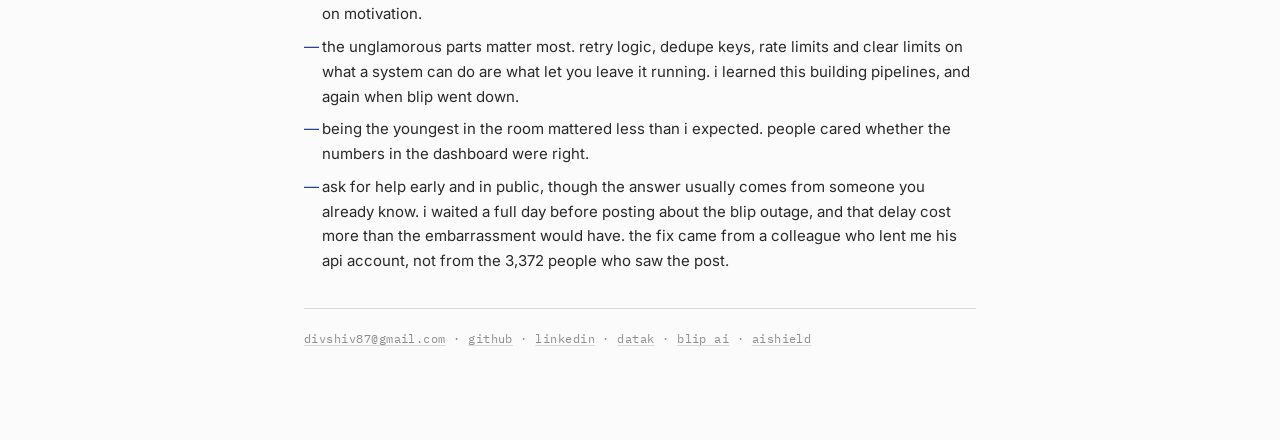
==== commit e52823cd: "Add datak.si link and 'Where this is going' section" ====
--- a/index.html
+++ b/index.html
@@ -46,15 +46,25 @@
 
 <h2>Right now i'm</h2>
 <ul>
-  <li>building <strong>datak</strong>. i source and sell <strong>cad and engineering simulation datasets</strong> to labs training ai on mechanical design: step, iges, parasolid, stl, solidworks, catia and creo geometry, plus ansys, abaqus and openfoam runs with their solver settings and result fields. i run it end to end: design briefs and data specs, a network of cad design partners, qa on geometry, labels and originality, and the manifests and secure delivery a buyer needs before paying for data they can't check by eye.</li>
+  <li>building <a href="https://datak.si" target="_blank" rel="noopener noreferrer"><strong>datak</strong></a> (datak.si). i source and sell <strong>cad and engineering simulation datasets</strong> to labs training ai on mechanical design: step, iges, parasolid, stl, solidworks, catia and creo geometry, plus ansys, abaqus and openfoam runs with their solver settings and result fields. i run it end to end: design briefs and data specs, a network of cad design partners, qa on geometry, labels and originality, and the manifests and secure delivery a buyer needs before paying for data they can't check by eye.</li>
 
   <li>building a <strong>benchmark for cad data</strong> on top of it, using a dataset i'm making myself. right now each lab tests its mechanical-design models on whatever data it has, so results can't be compared. the benchmark asks every model the same question: does it reason about the part, or match on its shape? targeting launch <strong>before next year</strong>. <a href="benchmark.html">how it's measured →</a></li>
 
-  <li>next, <strong>training my own model</strong> on that data and raising money on the result. if i sell the data and run the benchmark, i'm in a good position to train a model that does well on it. none of this part is built yet.</li>
+  <li>next, <strong>training my own model</strong> on that data and raising money on the result. if i sell the data and run the benchmark, i'm in a good position to train a model that does well on it. none of this part is built yet. <a href="#where">where it's going →</a></li>
 
   <li>founder's office @ <strong>slashy</strong> (yc s25). first hire, joined at 18, work directly with the founder. built reporting dashboards on live product and campaign data (<strong>~50% faster</strong> turnaround), and an in-house lead sourcing and enrichment pipeline in python and c++ across several rest apis, which replaced clay and apollo and cut cac. most of the work was handling rate limits, partial matches, duplicates and apis that return 200 when they fail, so i added retry and dedupe logic before the team relied on it. i also own release quality: <strong>100+ issues</strong> triaged and closed with engineering.</li>
 
 </ul>
+
+<h2 id="where">Where this is going</h2>
+
+<p>the long-term goal is an agent that works like a mechanical engineer. you describe the part you need and the loads it has to carry. the agent designs it in cad, runs the simulations an engineer would run (stress, deflection, heat, fatigue), changes the design when it fails, and only hands it over once the numbers pass. what you get is a file you can manufacture, plus the test results that show it works.</p>
+
+<p>robots are the first obvious user. a robot that needs a new bracket, gripper finger or mount could get one designed and checked without waiting for an engineer. that's a step towards robots designing and building parts for other robots.</p>
+
+<p>the use case i think about most is space. on a space station, or later on the moon or mars, a crew can't wait months for a replacement part from earth. with a 3d printer or machine on board and an agent like this, they could describe the broken part, get a design already simulated against the loads it will face, and make it on the spot.</p>
+
+<p>none of this exists yet. datak's data and the benchmark are the first two steps, because you can't train a model like this, or trust it, without good data and a fair way to test it.</p>
 
 <h2>Previously i</h2>
 <ul>
@@ -142,6 +152,7 @@
   <a href="mailto:divshiv87@gmail.com">divshiv87@gmail.com</a> ·
   <a href="https://github.com/Duvch" target="_blank" rel="noopener noreferrer">github</a> ·
   <a href="https://www.linkedin.com/in/divyansh-chauhan-733387225/" target="_blank" rel="noopener noreferrer">linkedin</a> ·
+  <a href="https://datak.si" target="_blank" rel="noopener noreferrer">datak</a> ·
   <a href="https://www.blipai.app/" target="_blank" rel="noopener noreferrer">blip ai</a> ·
   <a href="https://www.aishield.software/" target="_blank" rel="noopener noreferrer">aishield</a>
 </footer>
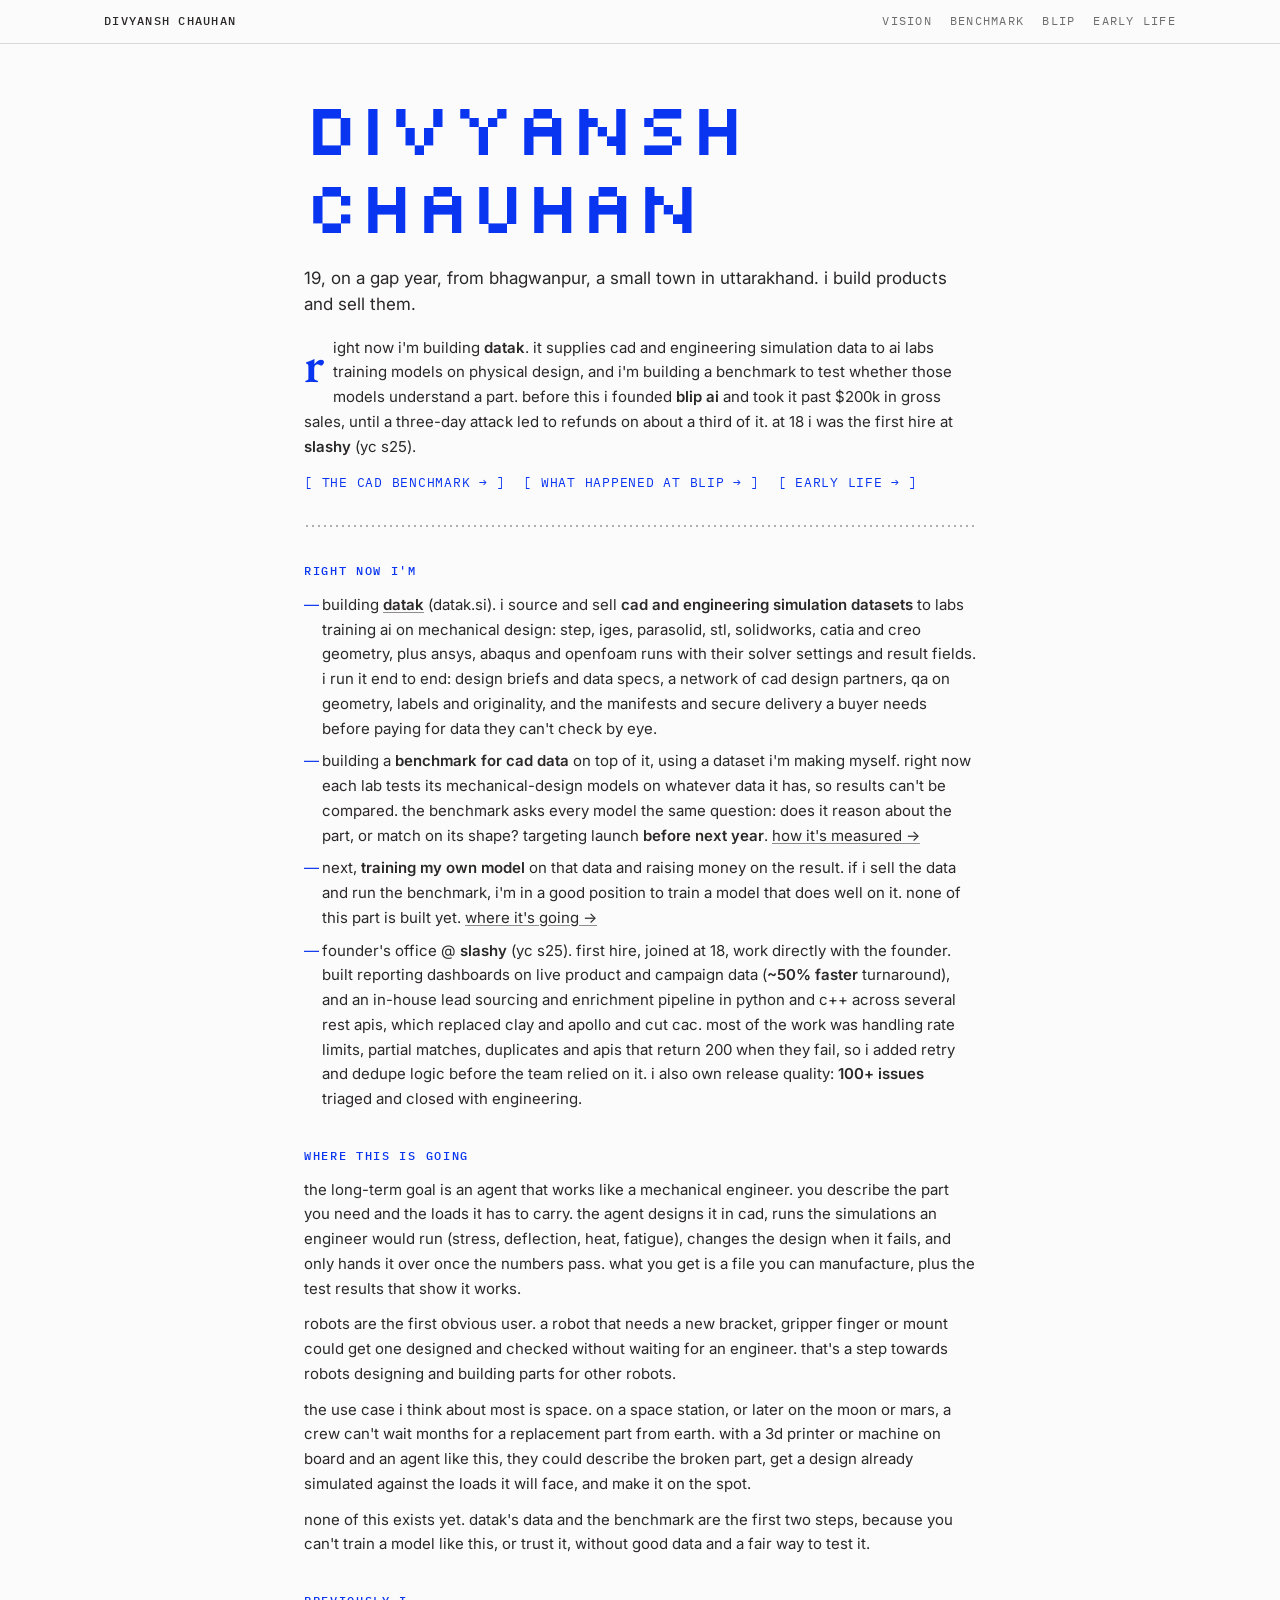
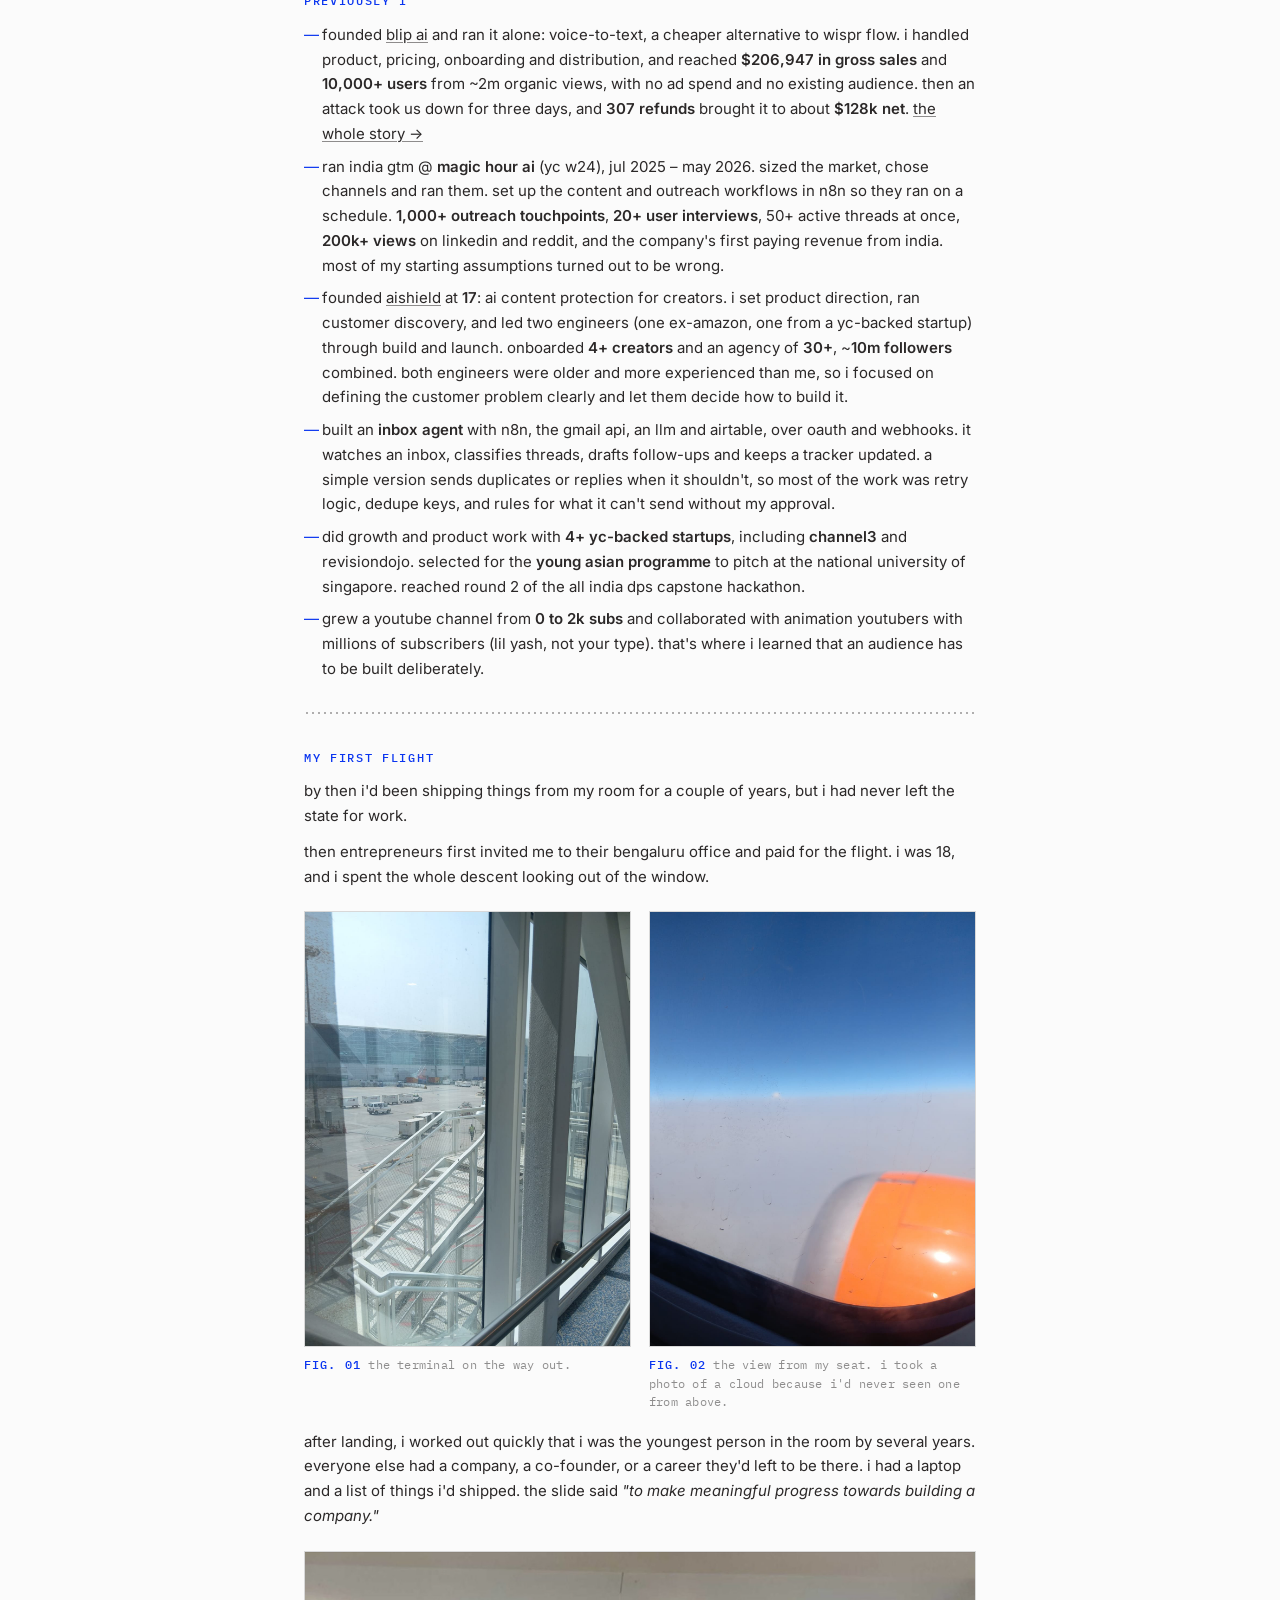
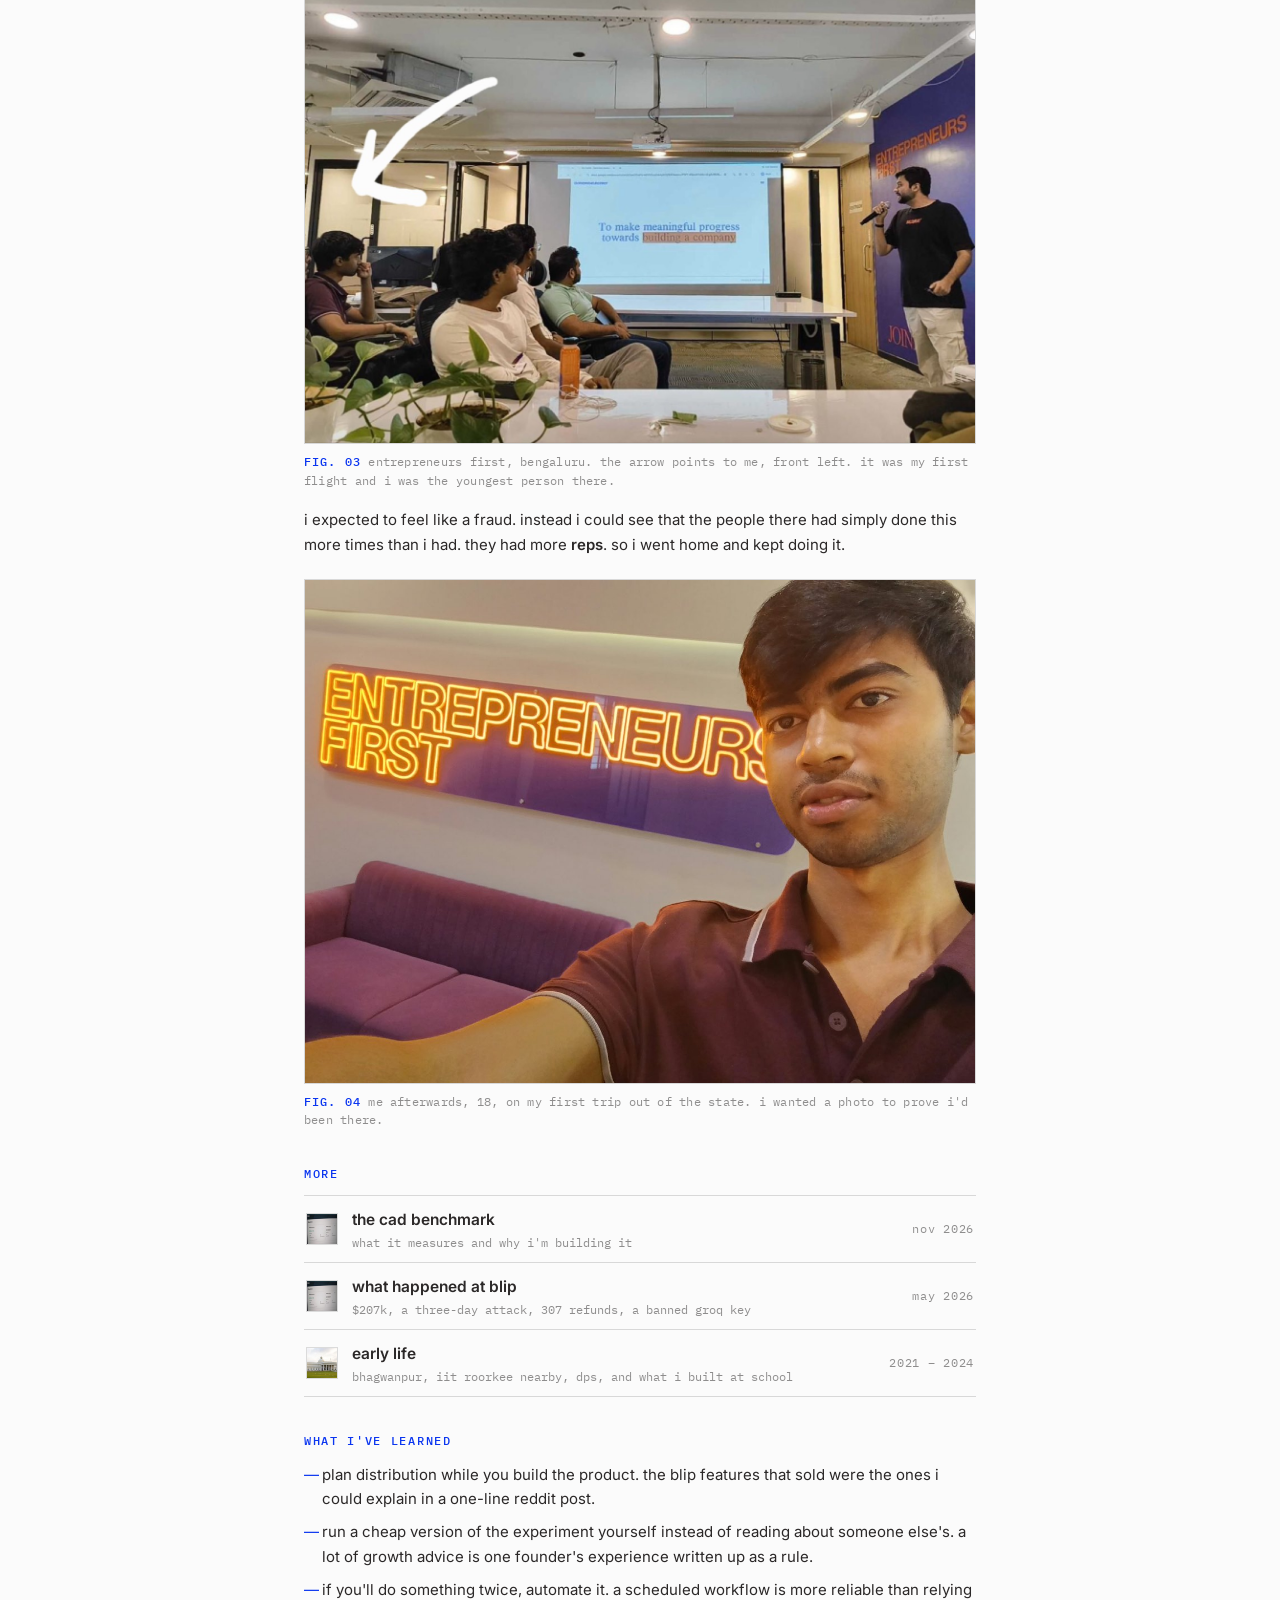
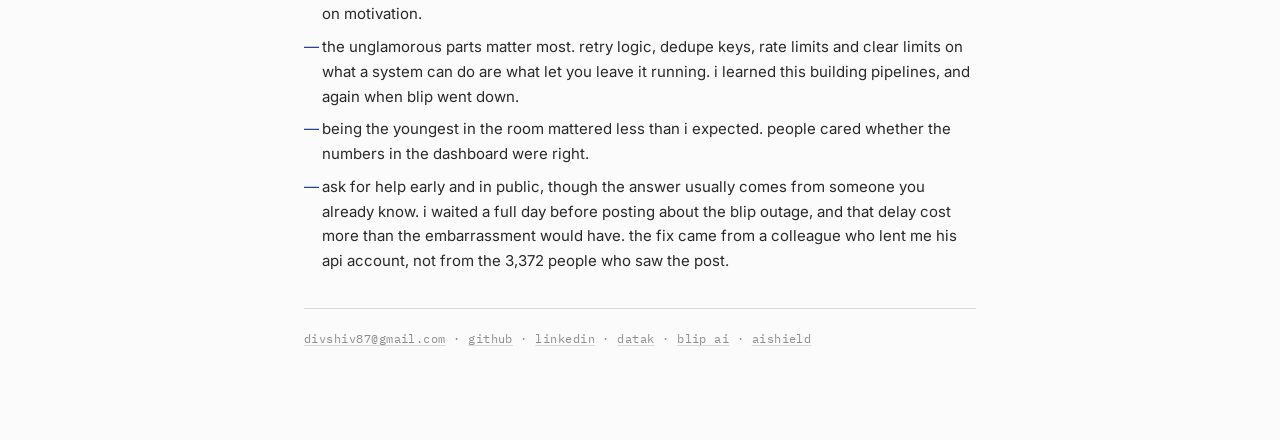
==== commit e29821d7: "Make vision visible: nav link, intro line, top link" ====
--- a/index.html
+++ b/index.html
@@ -22,6 +22,7 @@
 <div class="bar"><div class="in">
   <a class="who" href="index.html">Divyansh Chauhan</a>
   <nav>
+    <a href="index.html#where">Vision</a>
     <a href="benchmark.html">Benchmark</a>
     <a href="blip.html">Blip</a>
     <a href="early.html">Early life</a>
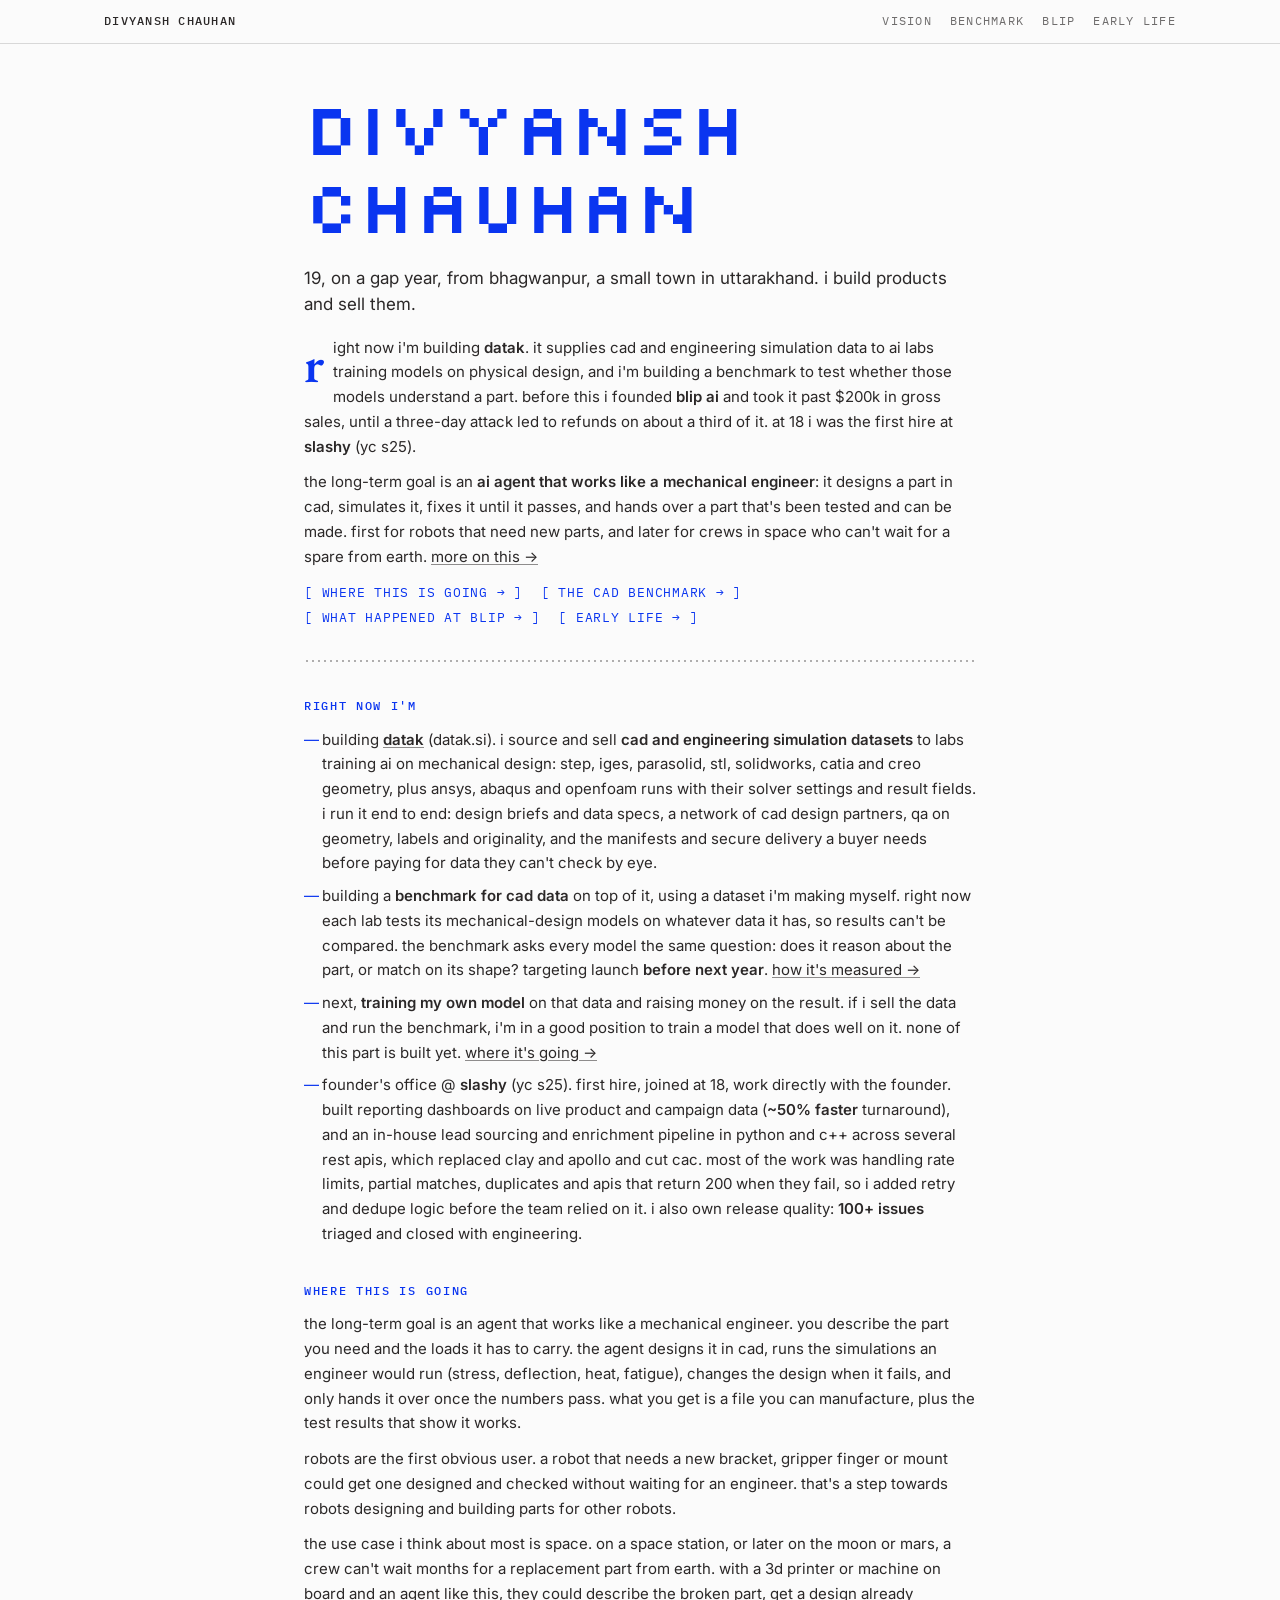
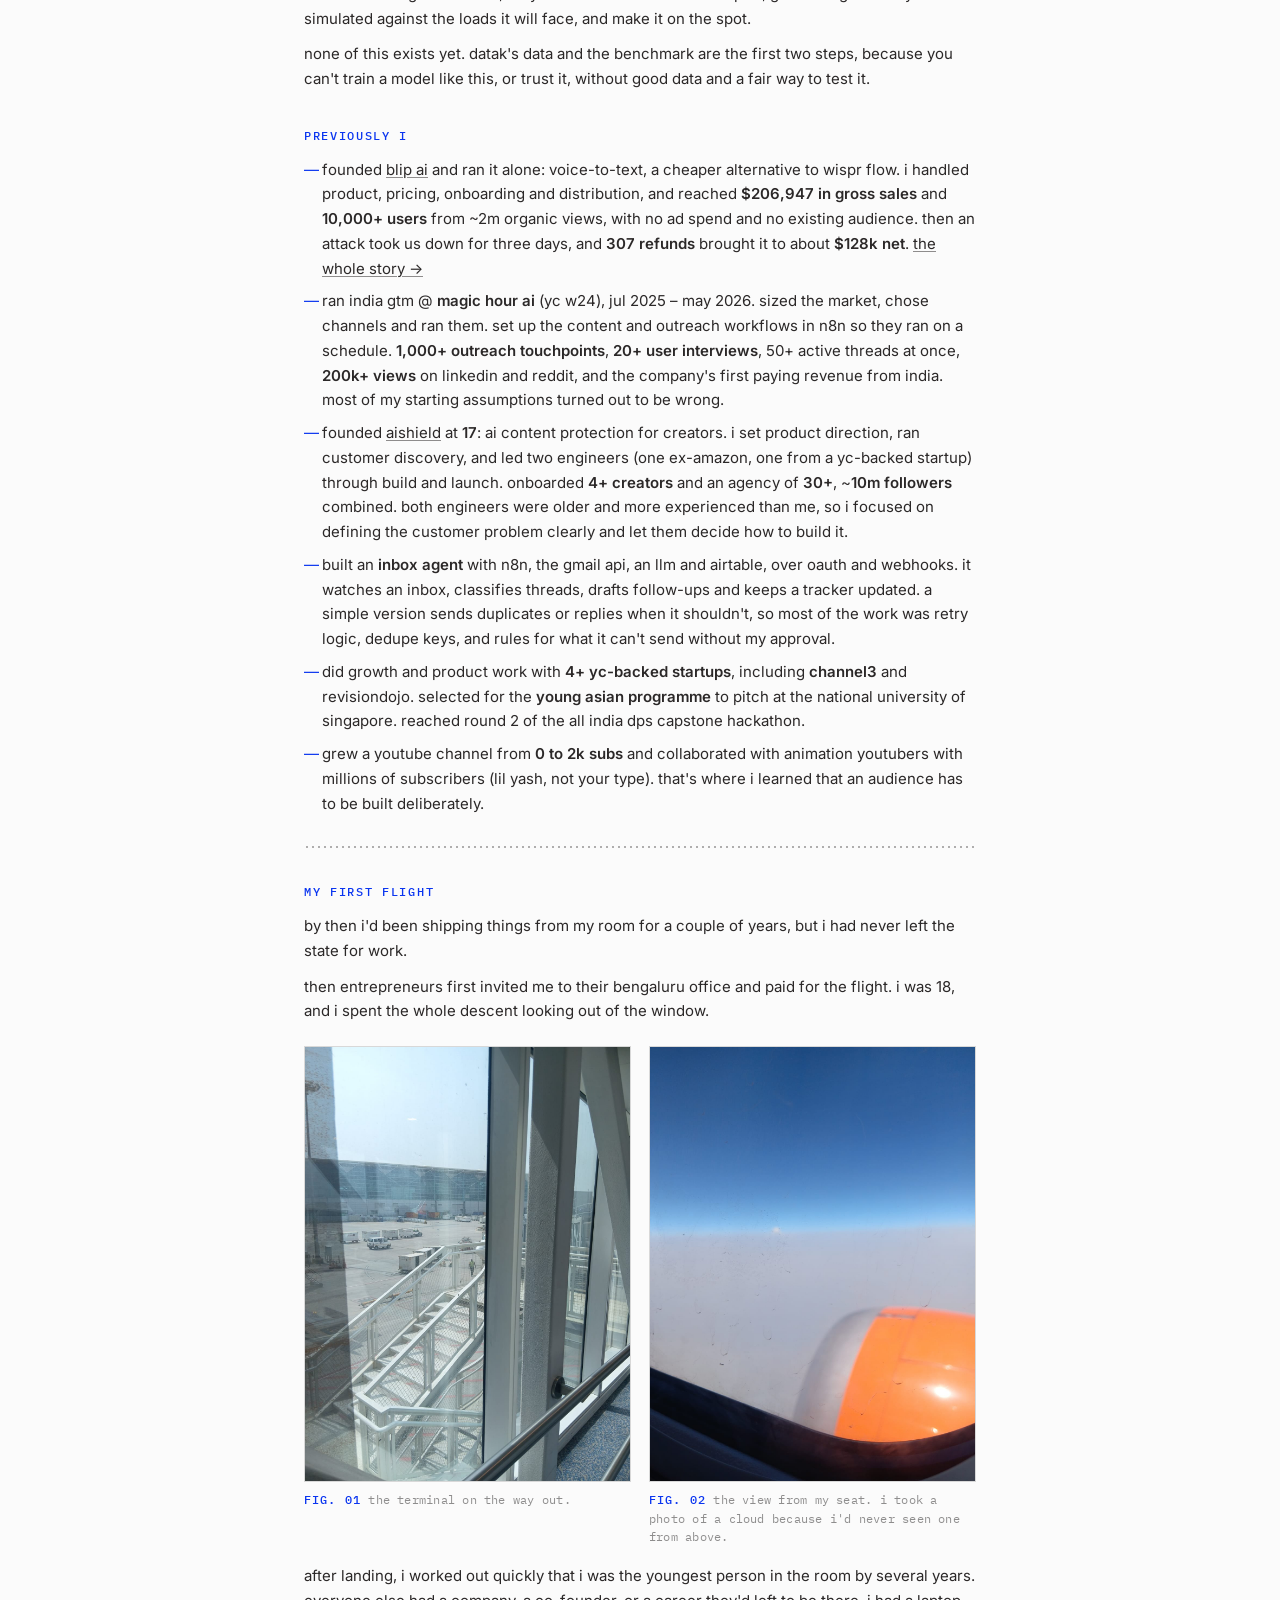
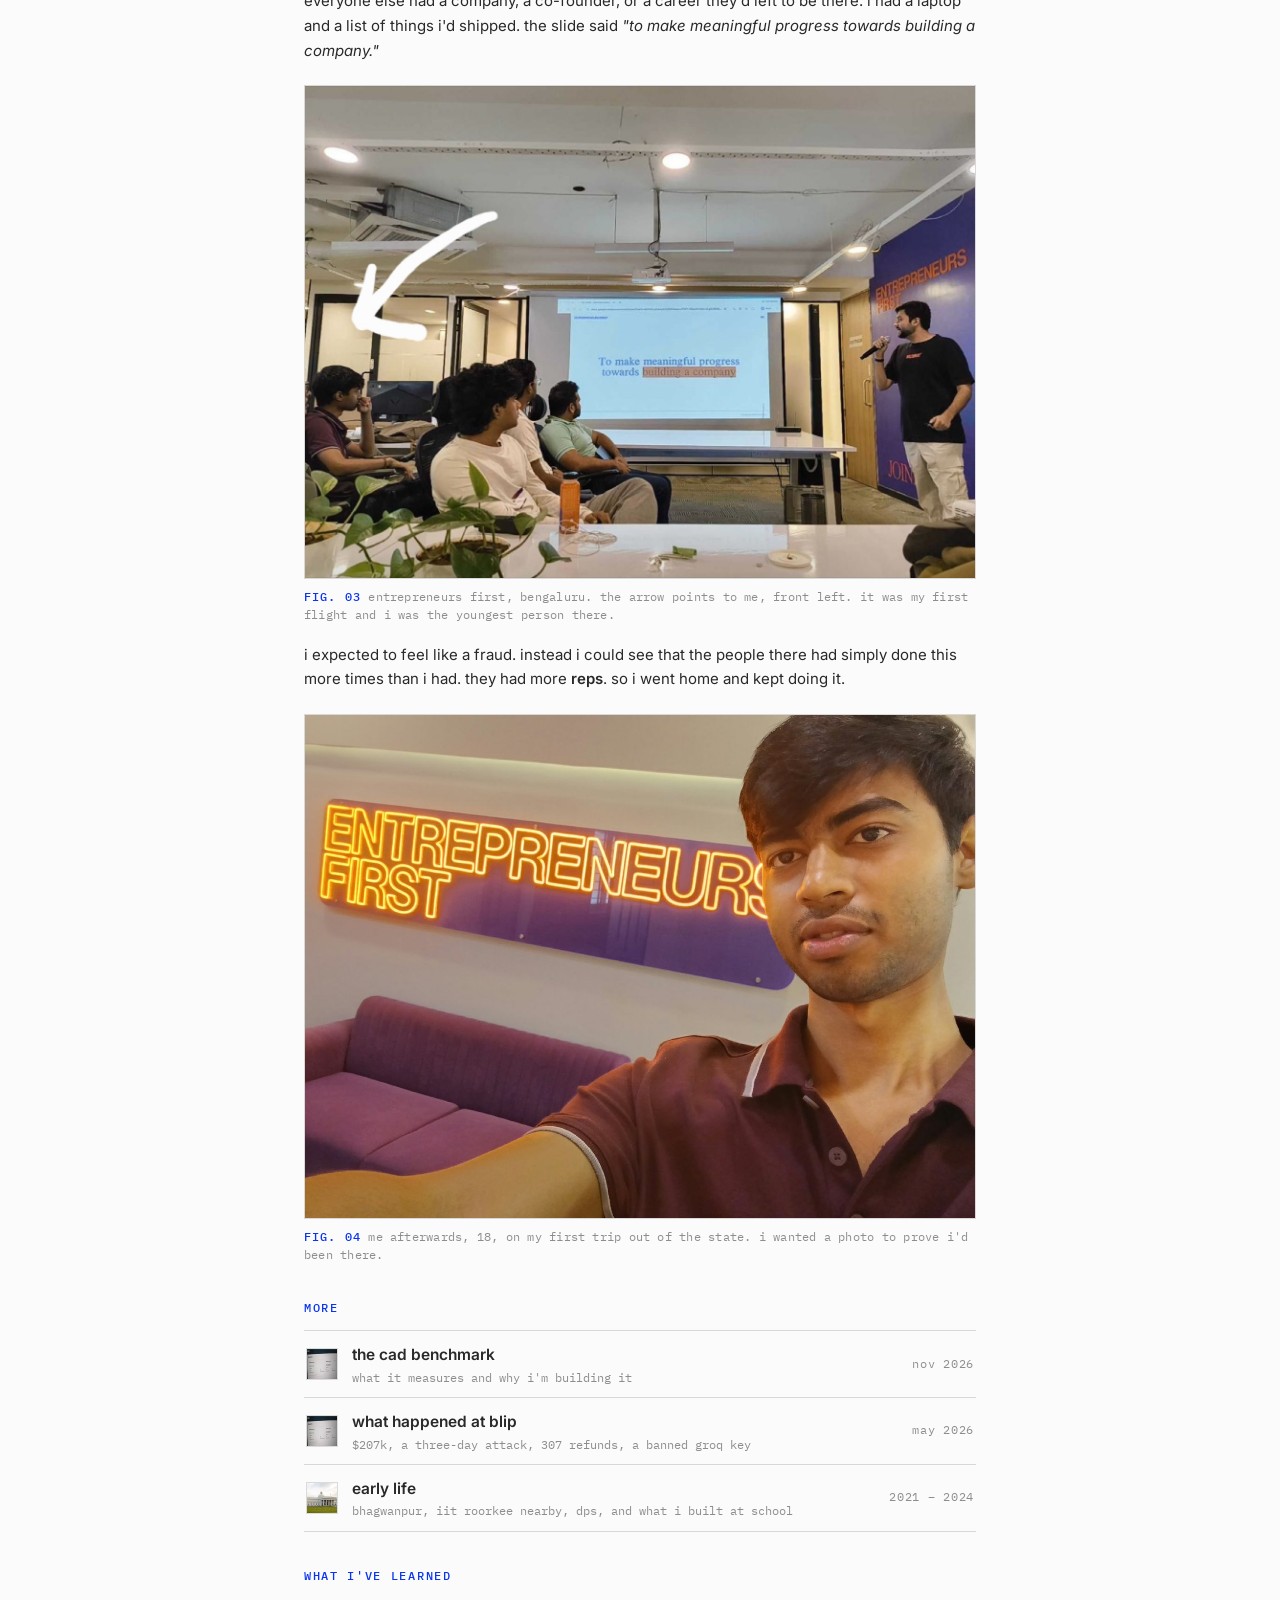
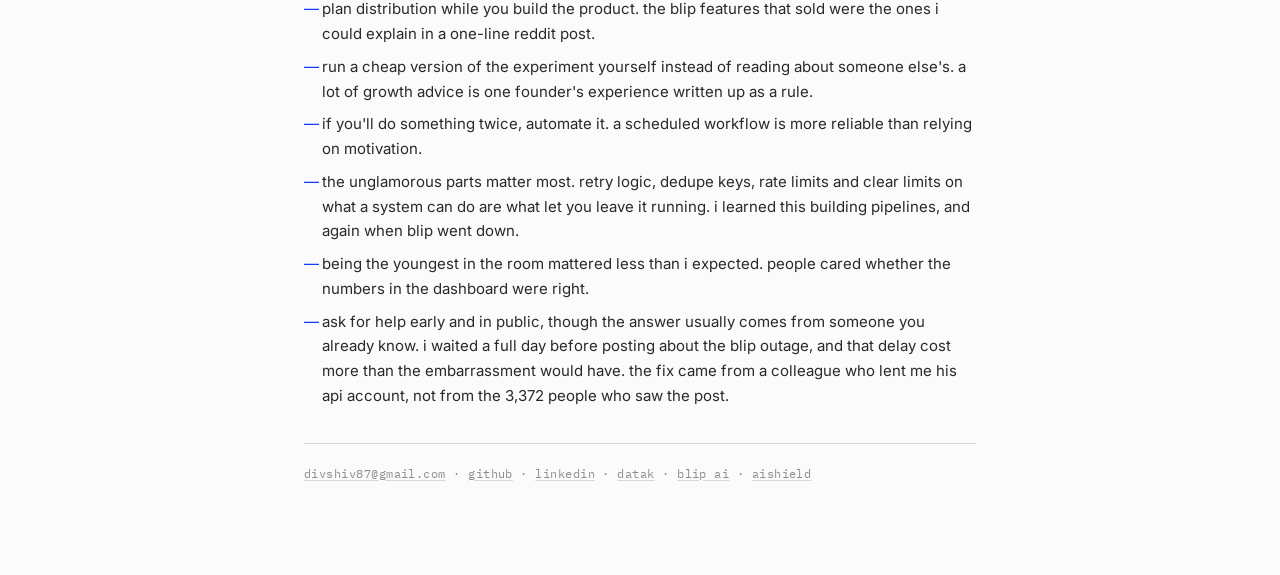
==== commit a7ba09bc: "Make vision visible: nav link on all pages, intro line, top link" ====
--- a/index.html
+++ b/index.html
@@ -37,7 +37,10 @@
 
 <p class="dropcap">right now i'm building <strong>datak</strong>. it supplies cad and engineering simulation data to ai labs training models on physical design, and i'm building a benchmark to test whether those models understand a part. before this i founded <strong>blip ai</strong> and took it past $200k in gross sales, until a three-day attack led to refunds on about a third of it. at 18 i was the first hire at <strong>slashy</strong> (yc s25).</p>
 
+<p>the long-term goal is an <strong>ai agent that works like a mechanical engineer</strong>: it designs a part in cad, simulates it, fixes it until it passes, and hands over a part that's been tested and can be made. first for robots that need new parts, and later for crews in space who can't wait for a spare from earth. <a href="#where">more on this →</a></p>
+
 <p>
+  <a class="brk" href="#where">where this is going</a>
   <a class="brk" href="benchmark.html">the cad benchmark</a>
   <a class="brk" href="blip.html">what happened at blip</a>
   <a class="brk" href="early.html">early life</a>
